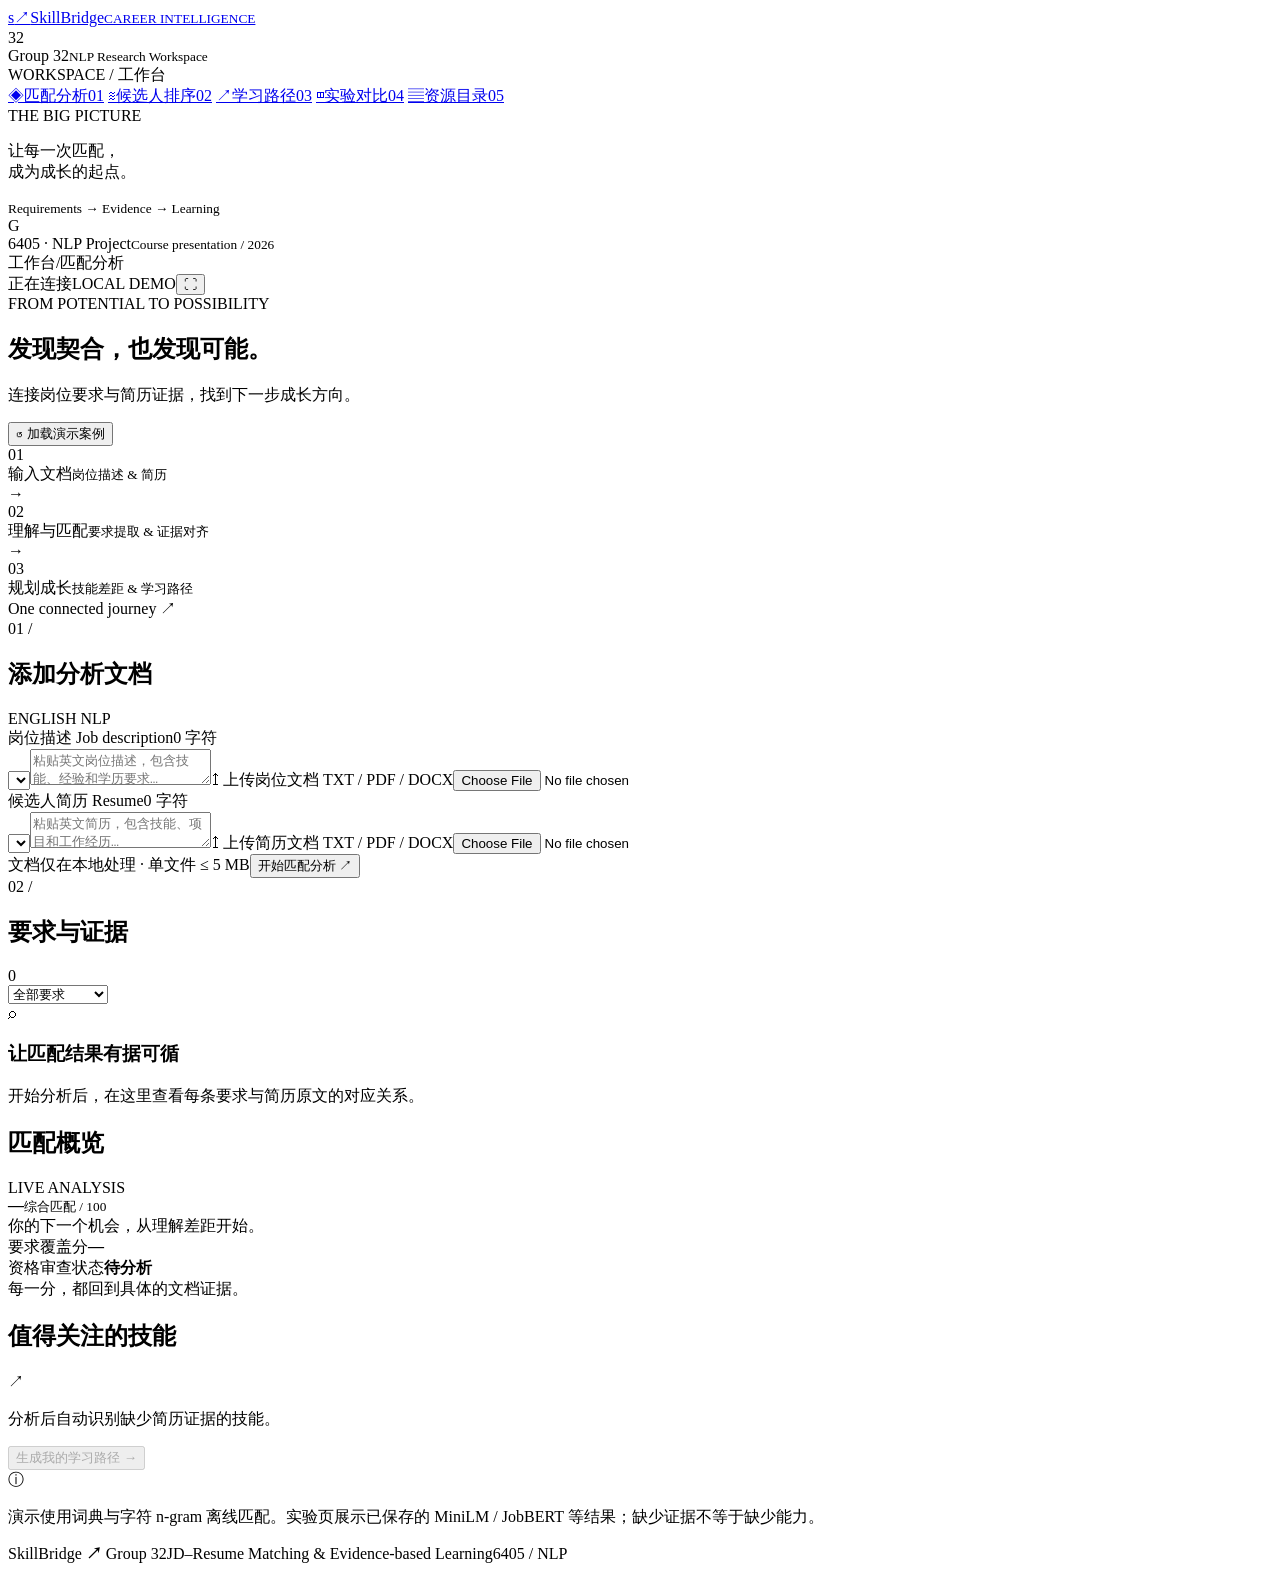
==== frontend/index.html @ 92df4c37 "完成全部模块的前端" ====
<!doctype html>
<html lang="zh-CN">
<head><meta charset="utf-8"><meta name="viewport" content="width=device-width,initial-scale=1"><title>SkillBridge · 从匹配到成长</title><link rel="stylesheet" href="/style.css"></head>
<body>
<aside class="sidebar">
  <a class="brand" href="#match"><span class="brand-icon">s<span>↗</span></span><span>SkillBridge<small>CAREER INTELLIGENCE</small></span></a>
  <div class="workspace"><span class="workspace-icon">32</span><div>Group 32<small>NLP Research Workspace</small></div><span class="workspace-dot"></span></div>
  <div class="nav-label">WORKSPACE / 工作台</div>
  <nav aria-label="主导航">
    <a href="#match" data-view="match"><span>◈</span>匹配分析<span class="nav-index">01</span></a>
    <a href="#ranking" data-view="ranking"><span>≋</span>候选人排序<span class="nav-index">02</span></a>
    <a href="#learning" data-view="learning"><span>↗</span>学习路径<span class="nav-index">03</span></a>
    <a href="#experiments" data-view="experiments"><span>◫</span>实验对比<span class="nav-index">04</span></a>
    <a href="#catalog" data-view="catalog"><span>▤</span>资源目录<span class="nav-index">05</span></a>
  </nav>
  <div class="sidebar-note"><span class="eyebrow">THE BIG PICTURE</span><p>让每一次匹配，<br>成为成长的起点。</p><div class="mini-path"><i></i><b></b><i></i><b></b><i></i></div><small>Requirements → Evidence → Learning</small></div>
  <div class="sidebar-footer"><span class="avatar">G</span><div>6405 · NLP Project<small>Course presentation / 2026</small></div></div>
</aside>
<div class="shell">
<header class="topbar"><div><span class="muted">工作台</span><span class="slash">/</span><span id="breadcrumb">匹配分析</span></div><div class="top-right"><span id="connection" class="status"><i></i>正在连接</span><span class="top-tag">LOCAL DEMO</span><button id="presentation" class="icon-button" title="切换全屏演示" aria-label="切换全屏演示">⛶</button></div></header>
<main>
  <div id="offline-notice" class="context-note" hidden><span>ⓘ</span><p>离线案例演示 · 内置文档的结果由 Python 流水线预先计算。可切换案例、排序和查看学习路径；自定义文档及参数请使用 Start-Showcase.cmd 启动实时版本。</p></div>
  <section class="page" id="view-match">
    <div class="page-heading"><div><div class="eyebrow">FROM POTENTIAL TO POSSIBILITY</div><h1>发现契合，也发现可能<span class="green">。</span></h1><p>连接岗位要求与简历证据，找到下一步成长方向。</p></div><button class="button secondary" id="load-example">↺ 加载演示案例</button></div>
    <div class="workflow-strip"><div class="current"><span>01</span><div>输入文档<small>岗位描述 & 简历</small></div></div><b>→</b><div><span>02</span><div>理解与匹配<small>要求提取 & 证据对齐</small></div></div><b>→</b><div><span>03</span><div>规划成长<small>技能差距 & 学习路径</small></div></div><span class="strip-end">One connected journey ↗</span></div>
    <div class="match-layout"><div>
      <article class="card documents"><div class="card-heading"><div><span class="section-number">01 /</span><h2>添加分析文档</h2></div><span class="tag">ENGLISH NLP</span></div>
        <div class="document-grid">
          <div class="document"><div class="field-heading"><label for="jd">岗位描述 <span>Job description</span></label><span class="file-label" id="jd-count">0 字符</span></div><select id="job-example" aria-label="选择示例岗位"></select><textarea id="jd" maxlength="40000" placeholder="粘贴英文岗位描述，包含技能、经验和学历要求…"></textarea><label class="upload">↥ 上传岗位文档 <span>TXT / PDF / DOCX</span><input type="file" id="jd-file" accept=".txt,.pdf,.docx"></label></div>
          <div class="document"><div class="field-heading"><label for="resume">候选人简历 <span>Resume</span></label><span class="file-label" id="resume-count">0 字符</span></div><select id="resume-example" aria-label="选择示例简历"></select><textarea id="resume" maxlength="40000" placeholder="粘贴英文简历，包含技能、项目和工作经历…"></textarea><label class="upload">↥ 上传简历文档 <span>TXT / PDF / DOCX</span><input type="file" id="resume-file" accept=".txt,.pdf,.docx"></label></div>
        </div><div class="document-footer"><span><i class="small-dot"></i>文档仅在本地处理 · 单文件 ≤ 5 MB</span><button class="button primary" id="analyze">开始匹配分析 <span>↗</span></button></div>
      </article>
      <article class="card evidence-card"><div class="card-heading"><div><span class="section-number">02 /</span><h2>要求与证据</h2><span class="count-badge" id="evidence-count">0</span></div><select id="evidence-filter" aria-label="筛选匹配证据"><option value="all">全部要求</option><option value="gap">缺少证据</option><option value="strong">充分匹配 ≥70</option></select></div><div id="evidence" class="empty"><span class="empty-symbol">⌕</span><h3>让匹配结果有据可循</h3><p>开始分析后，在这里查看每条要求与简历原文的对应关系。</p></div></article>
    </div><div class="result-column">
      <article class="score-card"><div class="card-heading"><h2>匹配概览</h2><span class="light-tag">LIVE ANALYSIS</span></div><div id="score-ring" class="score-ring"><div><strong id="match-score">—</strong><small>综合匹配 / 100</small></div></div><div id="score-description" class="score-description">你的下一个机会，从理解差距开始。</div><div class="score-metrics"><div><span>要求覆盖分</span><b id="coverage-score">—</b></div><div><span>资格审查状态</span><b id="eligibility">待分析</b></div></div><div class="score-foot">每一分，都回到具体的文档证据。</div></article>
      <article class="card gap-card"><div class="card-heading"><h2>值得关注的技能</h2><span>↗</span></div><div id="skill-gaps"><p class="muted">分析后自动识别缺少简历证据的技能。</p></div><button class="button secondary full" id="bridge-learning" disabled>生成我的学习路径 →</button></article>
      <div class="context-note"><span>ⓘ</span><p>演示使用词典与字符 n-gram 离线匹配。实验页展示已保存的 MiniLM / JobBERT 等结果；缺少证据不等于缺少能力。</p></div>
    </div></div>
  </section>
  <section class="page" id="view-ranking" hidden><div class="page-heading"><div><div class="eyebrow">A CLEARER SHORTLIST</div><h1>让候选人比较更清晰<span class="green">。</span></h1><p>同一岗位，统一尺度。点击排名查看每位候选人的具体证据。</p></div></div><div class="two-columns"><article class="card padded"><h2>目标岗位</h2><p class="muted">使用匹配分析页中的岗位描述。</p><textarea id="rank-jd" maxlength="40000" rows="12" aria-label="排序用岗位描述"></textarea><h2>候选简历 <span class="tag">最多 12 份</span></h2><div id="candidate-checks"></div><label class="upload">↥ 添加自己的简历<input type="file" id="rank-files" accept=".txt,.pdf,.docx" multiple></label><button class="button primary full" id="rank-button">开始候选人排序 ↗</button><p class="caption">内置简历均为合成示例，仅用于功能演示。</p></article><article class="card padded"><div class="card-heading"><h2>候选人排名</h2><span class="tag">HYBRID SCORE</span></div><div id="ranking-results" class="empty"><span class="empty-symbol">≋</span><h3>比较，从同一份岗位描述开始</h3><p>选择候选人后运行排序。</p></div></article></div></section>
  <section class="page" id="view-learning" hidden><div class="page-heading"><div><div class="eyebrow">TURN GAPS INTO A PLAN</div><h1>把技能差距，变成下一步<span class="green">。</span></h1><p>有来源、有依据的学习资源，按覆盖增益与先修关系组织。</p></div><button class="button secondary" id="export-plan" disabled>↓ 导出学习报告</button></div><div class="learning-layout"><article class="card padded"><h2>学习目标</h2><p class="caption">每行一个技能，可加 | REQUIRED 或 | PREFERRED。</p><label for="gaps">待补充的技能</label><textarea id="gaps" rows="7">SQL | REQUIRED
Docker | REQUIRED
FastAPI | PREFERRED</textarea><label for="known">已掌握技能（逗号分隔）</label><input id="known" value="Python"><label for="method">检索方法</label><select id="method"><option value="hybrid">Hybrid · BM25 + TF-IDF / RRF</option><option value="bm25">BM25</option><option value="tfidf">TF-IDF</option></select><div class="two-fields"><div><label for="top-k">最多学习单元</label><input id="top-k" type="number" min="1" max="12" value="5"></div><div><label for="budget">时间预算（小时）</label><input id="budget" type="number" min="1" placeholder="不限"></div></div><label class="check-line"><input id="optimize" type="checkbox" checked>优化覆盖率与资源冗余</label><button class="button primary full" id="recommend">生成学习路径 ↗</button><button class="button secondary full" id="compare">比较四种推荐策略</button><p class="caption">未标注时长的资源不会纳入限时方案。覆盖率指主题覆盖，不代表能力掌握。</p></article><div><div id="learning-stats" class="stat-grid"></div><div id="learning-results" class="card empty"><span class="empty-symbol">↗</span><h3>成长不必从零开始</h3><p>从匹配结果导入差距，或手动输入学习目标。</p></div><div id="comparison"></div></div></div></section>
  <section class="page" id="view-experiments" hidden><div class="page-heading"><div><div class="eyebrow">RESEARCH, MADE VISIBLE</div><h1>每一次改进，都有实验支撑<span class="green">。</span></h1><p>从项目 CSV 直接读取结果，保留数据来源、指标与评估边界。</p></div><span class="tag">SAVED EXPERIMENTS</span></div><div class="experiment-tabs" id="experiment-tabs"><button data-exp="skills" class="active">技能抽取</button><button data-exp="classification">需求分类</button><button data-exp="matching">匹配方法</button><button data-exp="ablation">消融实验</button></div><article class="card padded"><div id="experiment-heading"></div><div id="experiment-chart"></div><div id="experiment-table" class="table-scroll"></div></article><div class="context-note"><span>ⓘ</span><p>各面板使用不同基准与指标，不能横向比较。分类标签来自单一 LLM 标注者；TalentCLEF dev 仅 10 个查询。当前页面读取已有结果，不重新训练模型。</p></div></section>
  <section class="page" id="view-catalog" hidden><div class="page-heading"><div><div class="eyebrow">GOOD SOURCES. REAL PROGRESS.</div><h1>把时间，花在可靠的资源上<span class="green">。</span></h1><p>经过整理的官方教程与文档，保留主题映射和来源片段。</p></div><span id="catalog-count" class="tag"></span></div><div class="catalog-toolbar"><input id="catalog-search" type="search" placeholder="搜索技能、资源名称或提供方…" aria-label="搜索资源"><span class="caption">Curated starter catalog · 非研究评测基准</span></div><div id="catalog-grid" class="catalog-grid"></div></section>
  <footer class="page-footer"><span>SkillBridge <b>↗</b> Group 32</span><span>JD–Resume Matching & Evidence-based Learning</span><span>6405 / NLP</span></footer>
</main></div><div id="toast" role="status" aria-live="polite" hidden></div>
<script src="/app.js" defer></script>
</body></html>
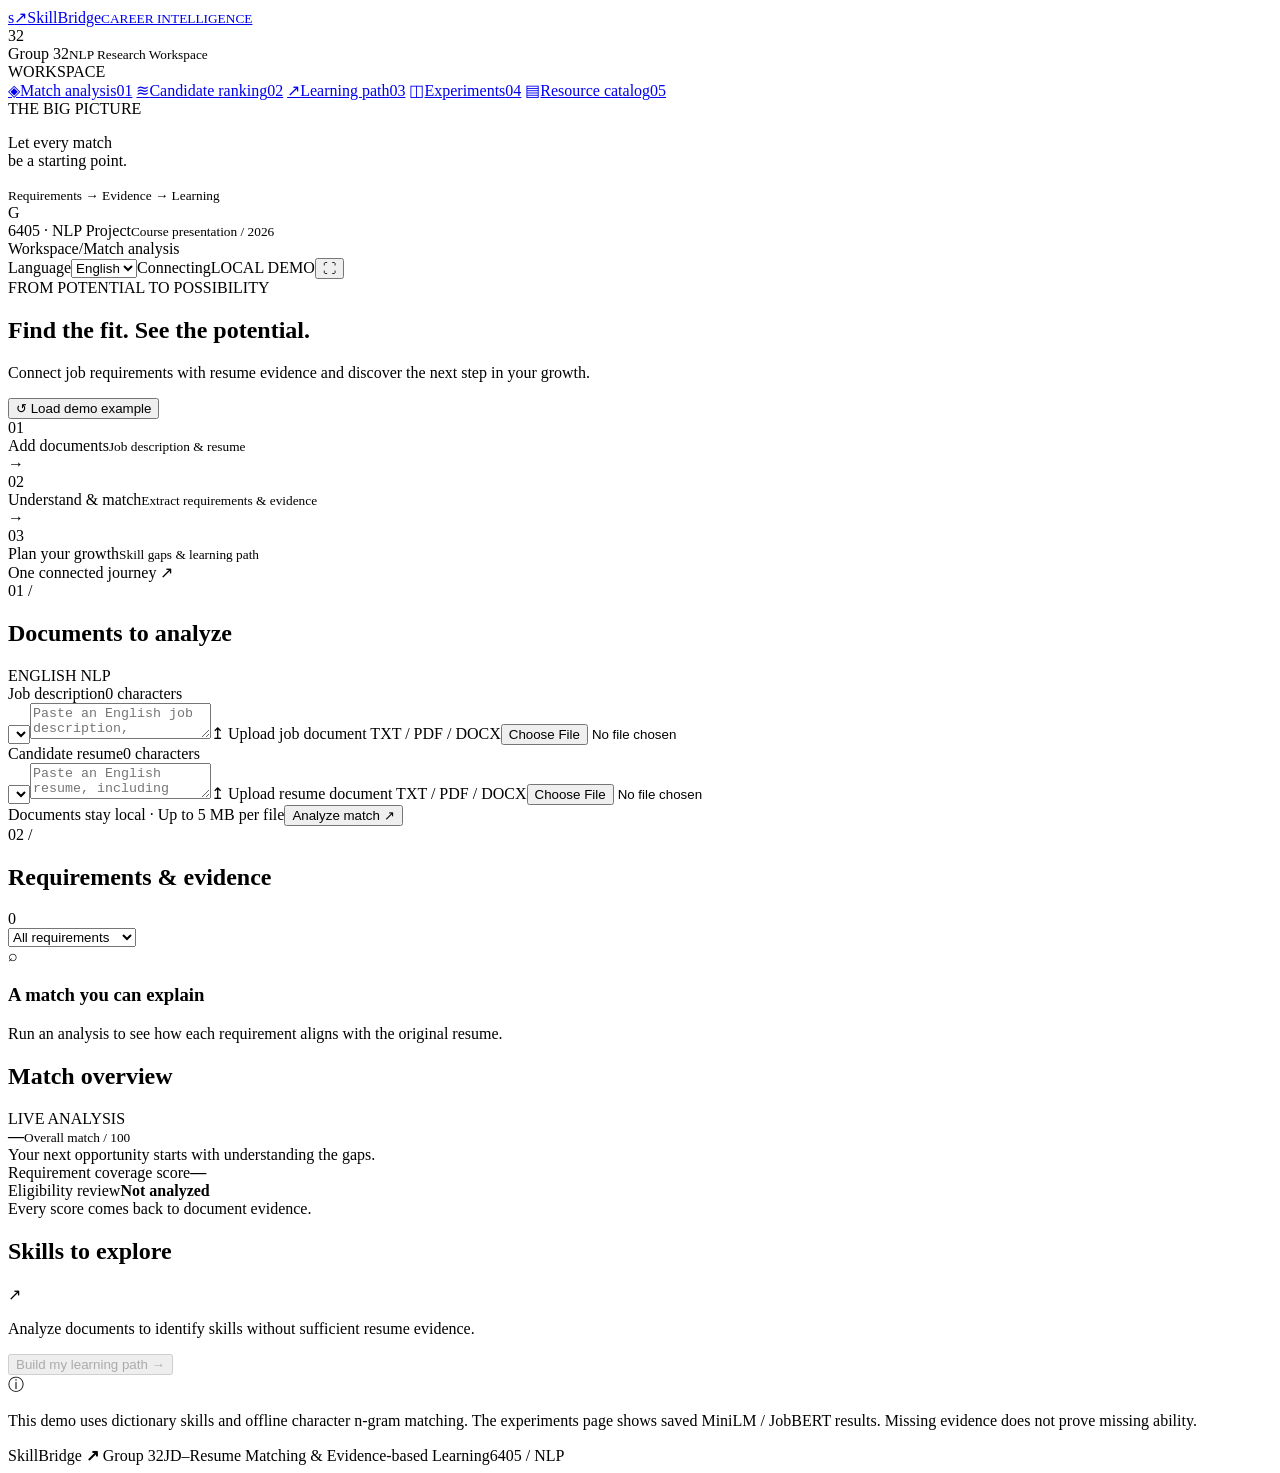
==== commit a1f77940: "加入英文版本" ====
--- a/frontend/index.html
+++ b/frontend/index.html
@@ -1,49 +1,51 @@
 <!doctype html>
-<html lang="zh-CN">
-<head><meta charset="utf-8"><meta name="viewport" content="width=device-width,initial-scale=1"><title>SkillBridge · 从匹配到成长</title><link rel="stylesheet" href="/style.css"></head>
+<html lang="en">
+<head><meta charset="utf-8"><meta name="viewport" content="width=device-width,initial-scale=1"><title>SkillBridge · From matching to growth</title><link rel="stylesheet" href="/style.css"></head>
 <body>
 <aside class="sidebar">
   <a class="brand" href="#match"><span class="brand-icon">s<span>↗</span></span><span>SkillBridge<small>CAREER INTELLIGENCE</small></span></a>
   <div class="workspace"><span class="workspace-icon">32</span><div>Group 32<small>NLP Research Workspace</small></div><span class="workspace-dot"></span></div>
-  <div class="nav-label">WORKSPACE / 工作台</div>
-  <nav aria-label="主导航">
-    <a href="#match" data-view="match"><span>◈</span>匹配分析<span class="nav-index">01</span></a>
-    <a href="#ranking" data-view="ranking"><span>≋</span>候选人排序<span class="nav-index">02</span></a>
-    <a href="#learning" data-view="learning"><span>↗</span>学习路径<span class="nav-index">03</span></a>
-    <a href="#experiments" data-view="experiments"><span>◫</span>实验对比<span class="nav-index">04</span></a>
-    <a href="#catalog" data-view="catalog"><span>▤</span>资源目录<span class="nav-index">05</span></a>
+  <div class="nav-label">WORKSPACE</div>
+  <nav aria-label="Main navigation">
+    <a href="#match" data-view="match"><span>◈</span>Match analysis<span class="nav-index">01</span></a>
+    <a href="#ranking" data-view="ranking"><span>≋</span>Candidate ranking<span class="nav-index">02</span></a>
+    <a href="#learning" data-view="learning"><span>↗</span>Learning path<span class="nav-index">03</span></a>
+    <a href="#experiments" data-view="experiments"><span>◫</span>Experiments<span class="nav-index">04</span></a>
+    <a href="#catalog" data-view="catalog"><span>▤</span>Resource catalog<span class="nav-index">05</span></a>
   </nav>
-  <div class="sidebar-note"><span class="eyebrow">THE BIG PICTURE</span><p>让每一次匹配，<br>成为成长的起点。</p><div class="mini-path"><i></i><b></b><i></i><b></b><i></i></div><small>Requirements → Evidence → Learning</small></div>
+  <div class="sidebar-note"><span class="eyebrow">THE BIG PICTURE</span><p>Let every match<br>be a starting point.</p><div class="mini-path"><i></i><b></b><i></i><b></b><i></i></div><small>Requirements → Evidence → Learning</small></div>
   <div class="sidebar-footer"><span class="avatar">G</span><div>6405 · NLP Project<small>Course presentation / 2026</small></div></div>
 </aside>
 <div class="shell">
-<header class="topbar"><div><span class="muted">工作台</span><span class="slash">/</span><span id="breadcrumb">匹配分析</span></div><div class="top-right"><span id="connection" class="status"><i></i>正在连接</span><span class="top-tag">LOCAL DEMO</span><button id="presentation" class="icon-button" title="切换全屏演示" aria-label="切换全屏演示">⛶</button></div></header>
+<header class="topbar"><div><span class="muted">Workspace</span><span class="slash">/</span><span id="breadcrumb">Match analysis</span></div><div class="top-right"><label class="language-control"><span>Language</span><select id="display-language" aria-label="Display language"><option value="en" data-i18n-ignore>English</option><option value="zh" data-i18n-ignore>中文</option></select></label><span id="connection" class="status"><i></i>Connecting</span><span class="top-tag">LOCAL DEMO</span><button id="presentation" class="icon-button" title="Toggle presentation fullscreen" aria-label="Toggle presentation fullscreen">⛶</button></div></header>
 <main>
-  <div id="offline-notice" class="context-note" hidden><span>ⓘ</span><p>离线案例演示 · 内置文档的结果由 Python 流水线预先计算。可切换案例、排序和查看学习路径；自定义文档及参数请使用 Start-Showcase.cmd 启动实时版本。</p></div>
+  <div id="offline-notice" class="context-note" hidden><span>ⓘ</span><p>Offline demo · Results for the built-in documents were computed in advance by the Python pipeline. Switch examples, rank candidates and explore learning paths. Run Start-Showcase.cmd for custom documents and options.</p></div>
   <section class="page" id="view-match">
-    <div class="page-heading"><div><div class="eyebrow">FROM POTENTIAL TO POSSIBILITY</div><h1>发现契合，也发现可能<span class="green">。</span></h1><p>连接岗位要求与简历证据，找到下一步成长方向。</p></div><button class="button secondary" id="load-example">↺ 加载演示案例</button></div>
-    <div class="workflow-strip"><div class="current"><span>01</span><div>输入文档<small>岗位描述 & 简历</small></div></div><b>→</b><div><span>02</span><div>理解与匹配<small>要求提取 & 证据对齐</small></div></div><b>→</b><div><span>03</span><div>规划成长<small>技能差距 & 学习路径</small></div></div><span class="strip-end">One connected journey ↗</span></div>
+    <div class="page-heading"><div><div class="eyebrow">FROM POTENTIAL TO POSSIBILITY</div><h1>Find the fit. See the potential<span class="green">.</span></h1><p>Connect job requirements with resume evidence and discover the next step in your growth.</p></div><button class="button secondary" id="load-example">↺ Load demo example</button></div>
+    <div class="workflow-strip"><div class="current"><span>01</span><div>Add documents<small>Job description & resume</small></div></div><b>→</b><div><span>02</span><div>Understand & match<small>Extract requirements & evidence</small></div></div><b>→</b><div><span>03</span><div>Plan your growth<small>Skill gaps & learning path</small></div></div><span class="strip-end">One connected journey ↗</span></div>
     <div class="match-layout"><div>
-      <article class="card documents"><div class="card-heading"><div><span class="section-number">01 /</span><h2>添加分析文档</h2></div><span class="tag">ENGLISH NLP</span></div>
+      <article class="card documents"><div class="card-heading"><div><span class="section-number">01 /</span><h2>Documents to analyze</h2></div><span class="tag">ENGLISH NLP</span></div>
         <div class="document-grid">
-          <div class="document"><div class="field-heading"><label for="jd">岗位描述 <span>Job description</span></label><span class="file-label" id="jd-count">0 字符</span></div><select id="job-example" aria-label="选择示例岗位"></select><textarea id="jd" maxlength="40000" placeholder="粘贴英文岗位描述，包含技能、经验和学历要求…"></textarea><label class="upload">↥ 上传岗位文档 <span>TXT / PDF / DOCX</span><input type="file" id="jd-file" accept=".txt,.pdf,.docx"></label></div>
-          <div class="document"><div class="field-heading"><label for="resume">候选人简历 <span>Resume</span></label><span class="file-label" id="resume-count">0 字符</span></div><select id="resume-example" aria-label="选择示例简历"></select><textarea id="resume" maxlength="40000" placeholder="粘贴英文简历，包含技能、项目和工作经历…"></textarea><label class="upload">↥ 上传简历文档 <span>TXT / PDF / DOCX</span><input type="file" id="resume-file" accept=".txt,.pdf,.docx"></label></div>
-        </div><div class="document-footer"><span><i class="small-dot"></i>文档仅在本地处理 · 单文件 ≤ 5 MB</span><button class="button primary" id="analyze">开始匹配分析 <span>↗</span></button></div>
+          <div class="document"><div class="field-heading"><label for="jd">Job description</label><span class="file-label" id="jd-count">0 characters</span></div><select id="job-example" aria-label="Choose an example job"></select><textarea id="jd" maxlength="40000" placeholder="Paste an English job description, including skills, experience and education requirements…"></textarea><label class="upload">↥ Upload job document <span>TXT / PDF / DOCX</span><input type="file" id="jd-file" accept=".txt,.pdf,.docx"></label></div>
+          <div class="document"><div class="field-heading"><label for="resume">Candidate resume</label><span class="file-label" id="resume-count">0 characters</span></div><select id="resume-example" aria-label="Choose an example resume"></select><textarea id="resume" maxlength="40000" placeholder="Paste an English resume, including skills, projects and work experience…"></textarea><label class="upload">↥ Upload resume document <span>TXT / PDF / DOCX</span><input type="file" id="resume-file" accept=".txt,.pdf,.docx"></label></div>
+        </div><div class="document-footer"><span><i class="small-dot"></i>Documents stay local · Up to 5 MB per file</span><button class="button primary" id="analyze">Analyze match <span>↗</span></button></div>
       </article>
-      <article class="card evidence-card"><div class="card-heading"><div><span class="section-number">02 /</span><h2>要求与证据</h2><span class="count-badge" id="evidence-count">0</span></div><select id="evidence-filter" aria-label="筛选匹配证据"><option value="all">全部要求</option><option value="gap">缺少证据</option><option value="strong">充分匹配 ≥70</option></select></div><div id="evidence" class="empty"><span class="empty-symbol">⌕</span><h3>让匹配结果有据可循</h3><p>开始分析后，在这里查看每条要求与简历原文的对应关系。</p></div></article>
+      <article class="card evidence-card"><div class="card-heading"><div><span class="section-number">02 /</span><h2>Requirements & evidence</h2><span class="count-badge" id="evidence-count">0</span></div><select id="evidence-filter" aria-label="Filter matching evidence"><option value="all">All requirements</option><option value="gap">Missing evidence</option><option value="strong">Strong match ≥70</option></select></div><div id="evidence" class="empty"><span class="empty-symbol">⌕</span><h3>A match you can explain</h3><p>Run an analysis to see how each requirement aligns with the original resume.</p></div></article>
     </div><div class="result-column">
-      <article class="score-card"><div class="card-heading"><h2>匹配概览</h2><span class="light-tag">LIVE ANALYSIS</span></div><div id="score-ring" class="score-ring"><div><strong id="match-score">—</strong><small>综合匹配 / 100</small></div></div><div id="score-description" class="score-description">你的下一个机会，从理解差距开始。</div><div class="score-metrics"><div><span>要求覆盖分</span><b id="coverage-score">—</b></div><div><span>资格审查状态</span><b id="eligibility">待分析</b></div></div><div class="score-foot">每一分，都回到具体的文档证据。</div></article>
-      <article class="card gap-card"><div class="card-heading"><h2>值得关注的技能</h2><span>↗</span></div><div id="skill-gaps"><p class="muted">分析后自动识别缺少简历证据的技能。</p></div><button class="button secondary full" id="bridge-learning" disabled>生成我的学习路径 →</button></article>
-      <div class="context-note"><span>ⓘ</span><p>演示使用词典与字符 n-gram 离线匹配。实验页展示已保存的 MiniLM / JobBERT 等结果；缺少证据不等于缺少能力。</p></div>
+      <article class="score-card"><div class="card-heading"><h2>Match overview</h2><span class="light-tag">LIVE ANALYSIS</span></div><div id="score-ring" class="score-ring"><div><strong id="match-score">—</strong><small>Overall match / 100</small></div></div><div id="score-description" class="score-description">Your next opportunity starts with understanding the gaps.</div><div class="score-metrics"><div><span>Requirement coverage score</span><b id="coverage-score">—</b></div><div><span>Eligibility review</span><b id="eligibility">Not analyzed</b></div></div><div class="score-foot">Every score comes back to document evidence.</div></article>
+      <article class="card gap-card"><div class="card-heading"><h2>Skills to explore</h2><span>↗</span></div><div id="skill-gaps"><p class="muted">Analyze documents to identify skills without sufficient resume evidence.</p></div><button class="button secondary full" id="bridge-learning" disabled>Build my learning path →</button></article>
+      <div class="context-note"><span>ⓘ</span><p>This demo uses dictionary skills and offline character n-gram matching. The experiments page shows saved MiniLM / JobBERT results. Missing evidence does not prove missing ability.</p></div>
     </div></div>
   </section>
-  <section class="page" id="view-ranking" hidden><div class="page-heading"><div><div class="eyebrow">A CLEARER SHORTLIST</div><h1>让候选人比较更清晰<span class="green">。</span></h1><p>同一岗位，统一尺度。点击排名查看每位候选人的具体证据。</p></div></div><div class="two-columns"><article class="card padded"><h2>目标岗位</h2><p class="muted">使用匹配分析页中的岗位描述。</p><textarea id="rank-jd" maxlength="40000" rows="12" aria-label="排序用岗位描述"></textarea><h2>候选简历 <span class="tag">最多 12 份</span></h2><div id="candidate-checks"></div><label class="upload">↥ 添加自己的简历<input type="file" id="rank-files" accept=".txt,.pdf,.docx" multiple></label><button class="button primary full" id="rank-button">开始候选人排序 ↗</button><p class="caption">内置简历均为合成示例，仅用于功能演示。</p></article><article class="card padded"><div class="card-heading"><h2>候选人排名</h2><span class="tag">HYBRID SCORE</span></div><div id="ranking-results" class="empty"><span class="empty-symbol">≋</span><h3>比较，从同一份岗位描述开始</h3><p>选择候选人后运行排序。</p></div></article></div></section>
-  <section class="page" id="view-learning" hidden><div class="page-heading"><div><div class="eyebrow">TURN GAPS INTO A PLAN</div><h1>把技能差距，变成下一步<span class="green">。</span></h1><p>有来源、有依据的学习资源，按覆盖增益与先修关系组织。</p></div><button class="button secondary" id="export-plan" disabled>↓ 导出学习报告</button></div><div class="learning-layout"><article class="card padded"><h2>学习目标</h2><p class="caption">每行一个技能，可加 | REQUIRED 或 | PREFERRED。</p><label for="gaps">待补充的技能</label><textarea id="gaps" rows="7">SQL | REQUIRED
+  <section class="page" id="view-ranking" hidden><div class="page-heading"><div><div class="eyebrow">A CLEARER SHORTLIST</div><h1>A clearer view of every candidate<span class="green">.</span></h1><p>One job, one scoring approach. Select a ranked candidate to inspect the supporting evidence.</p></div></div><div class="two-columns"><article class="card padded"><h2>Target job</h2><p class="muted">Uses the job description from Match analysis.</p><textarea id="rank-jd" maxlength="40000" rows="12" aria-label="Job description for ranking"></textarea><h2>Candidate resumes <span class="tag">Up to 12 resumes</span></h2><div id="candidate-checks"></div><label class="upload">↥ Add your own resumes<input type="file" id="rank-files" accept=".txt,.pdf,.docx" multiple></label><button class="button primary full" id="rank-button">Rank candidates ↗</button><p class="caption">Built-in resumes are synthetic examples for demonstration only.</p></article><article class="card padded"><div class="card-heading"><h2>Ranked candidates</h2><span class="tag">HYBRID SCORE</span></div><div id="ranking-results" class="empty"><span class="empty-symbol">≋</span><h3>Start with the same job description</h3><p>Select candidates, then run the ranking.</p></div></article></div></section>
+  <section class="page" id="view-learning" hidden><div class="page-heading"><div><div class="eyebrow">TURN GAPS INTO A PLAN</div><h1>Turn your skill gaps into next steps<span class="green">.</span></h1><p>Traceable learning resources, organized by coverage gain and prerequisites.</p></div><button class="button secondary" id="export-plan" disabled>↓ Export learning report</button></div><div class="learning-layout"><article class="card padded"><h2>Learning goals</h2><p class="caption">One skill per line. Optionally add | REQUIRED or | PREFERRED.</p><label for="gaps">Skills to develop</label><textarea id="gaps" rows="7">SQL | REQUIRED
 Docker | REQUIRED
-FastAPI | PREFERRED</textarea><label for="known">已掌握技能（逗号分隔）</label><input id="known" value="Python"><label for="method">检索方法</label><select id="method"><option value="hybrid">Hybrid · BM25 + TF-IDF / RRF</option><option value="bm25">BM25</option><option value="tfidf">TF-IDF</option></select><div class="two-fields"><div><label for="top-k">最多学习单元</label><input id="top-k" type="number" min="1" max="12" value="5"></div><div><label for="budget">时间预算（小时）</label><input id="budget" type="number" min="1" placeholder="不限"></div></div><label class="check-line"><input id="optimize" type="checkbox" checked>优化覆盖率与资源冗余</label><button class="button primary full" id="recommend">生成学习路径 ↗</button><button class="button secondary full" id="compare">比较四种推荐策略</button><p class="caption">未标注时长的资源不会纳入限时方案。覆盖率指主题覆盖，不代表能力掌握。</p></article><div><div id="learning-stats" class="stat-grid"></div><div id="learning-results" class="card empty"><span class="empty-symbol">↗</span><h3>成长不必从零开始</h3><p>从匹配结果导入差距，或手动输入学习目标。</p></div><div id="comparison"></div></div></div></section>
-  <section class="page" id="view-experiments" hidden><div class="page-heading"><div><div class="eyebrow">RESEARCH, MADE VISIBLE</div><h1>每一次改进，都有实验支撑<span class="green">。</span></h1><p>从项目 CSV 直接读取结果，保留数据来源、指标与评估边界。</p></div><span class="tag">SAVED EXPERIMENTS</span></div><div class="experiment-tabs" id="experiment-tabs"><button data-exp="skills" class="active">技能抽取</button><button data-exp="classification">需求分类</button><button data-exp="matching">匹配方法</button><button data-exp="ablation">消融实验</button></div><article class="card padded"><div id="experiment-heading"></div><div id="experiment-chart"></div><div id="experiment-table" class="table-scroll"></div></article><div class="context-note"><span>ⓘ</span><p>各面板使用不同基准与指标，不能横向比较。分类标签来自单一 LLM 标注者；TalentCLEF dev 仅 10 个查询。当前页面读取已有结果，不重新训练模型。</p></div></section>
-  <section class="page" id="view-catalog" hidden><div class="page-heading"><div><div class="eyebrow">GOOD SOURCES. REAL PROGRESS.</div><h1>把时间，花在可靠的资源上<span class="green">。</span></h1><p>经过整理的官方教程与文档，保留主题映射和来源片段。</p></div><span id="catalog-count" class="tag"></span></div><div class="catalog-toolbar"><input id="catalog-search" type="search" placeholder="搜索技能、资源名称或提供方…" aria-label="搜索资源"><span class="caption">Curated starter catalog · 非研究评测基准</span></div><div id="catalog-grid" class="catalog-grid"></div></section>
+FastAPI | PREFERRED</textarea><label for="known">Known skills (comma-separated)</label><input id="known" value="Python"><label for="method">Retrieval method</label><select id="method"><option value="hybrid">Hybrid · BM25 + TF-IDF / RRF</option><option value="bm25">BM25</option><option value="tfidf">TF-IDF</option></select><div class="two-fields"><div><label for="top-k">Maximum learning units</label><input id="top-k" type="number" min="1" max="12" value="5"></div><div><label for="budget">Time budget (hours)</label><input id="budget" type="number" min="1" placeholder="No limit"></div></div><label class="check-line"><input id="optimize" type="checkbox" checked>Optimize coverage and reduce redundancy</label><button class="button primary full" id="recommend">Build learning path ↗</button><button class="button secondary full" id="compare">Compare four strategies</button><p class="caption">Resources with unknown duration are excluded from time-limited plans. Coverage means topic coverage, not skill mastery.</p></article><div><div id="learning-stats" class="stat-grid"></div><div id="learning-results" class="card empty"><span class="empty-symbol">↗</span><h3>You do not have to start from zero</h3><p>Import gaps from a match, or enter your own learning goals.</p></div><div id="comparison"></div></div></div></section>
+  <section class="page" id="view-experiments" hidden><div class="page-heading"><div><div class="eyebrow">RESEARCH, MADE VISIBLE</div><h1>Every improvement has evidence<span class="green">.</span></h1><p>Read results directly from project CSV files, with sources, metrics and evaluation limits.</p></div><span class="tag">SAVED EXPERIMENTS</span></div><div class="experiment-tabs" id="experiment-tabs"><button data-exp="skills" class="active">Skill extraction</button><button data-exp="classification">Requirement classification</button><button data-exp="matching">Matching methods</button><button data-exp="ablation">Ablation study</button></div><article class="card padded"><div id="experiment-heading"></div><div id="experiment-chart"></div><div id="experiment-table" class="table-scroll"></div></article><div class="context-note"><span>ⓘ</span><p>Panels use different benchmarks and metrics and cannot be compared directly. Classification labels come from one LLM annotator; TalentCLEF dev has only 10 queries. This page reads saved results without retraining.</p></div></section>
+  <section class="page" id="view-catalog" hidden><div class="page-heading"><div><div class="eyebrow">GOOD SOURCES. REAL PROGRESS.</div><h1>Spend your time on reliable resources<span class="green">.</span></h1><p>Curated official tutorials and documentation, with topic mappings and source excerpts.</p></div><span id="catalog-count" class="tag"></span></div><div class="catalog-toolbar"><input id="catalog-search" type="search" placeholder="Search skills, resources or providers…" aria-label="Search resources"><span class="caption">Curated starter catalog · Not a research benchmark</span></div><div id="catalog-grid" class="catalog-grid"></div></section>
   <footer class="page-footer"><span>SkillBridge <b>↗</b> Group 32</span><span>JD–Resume Matching & Evidence-based Learning</span><span>6405 / NLP</span></footer>
 </main></div><div id="toast" role="status" aria-live="polite" hidden></div>
+<script src="/locales.js" defer></script>
+<script src="/i18n.js" defer></script>
 <script src="/app.js" defer></script>
 </body></html>
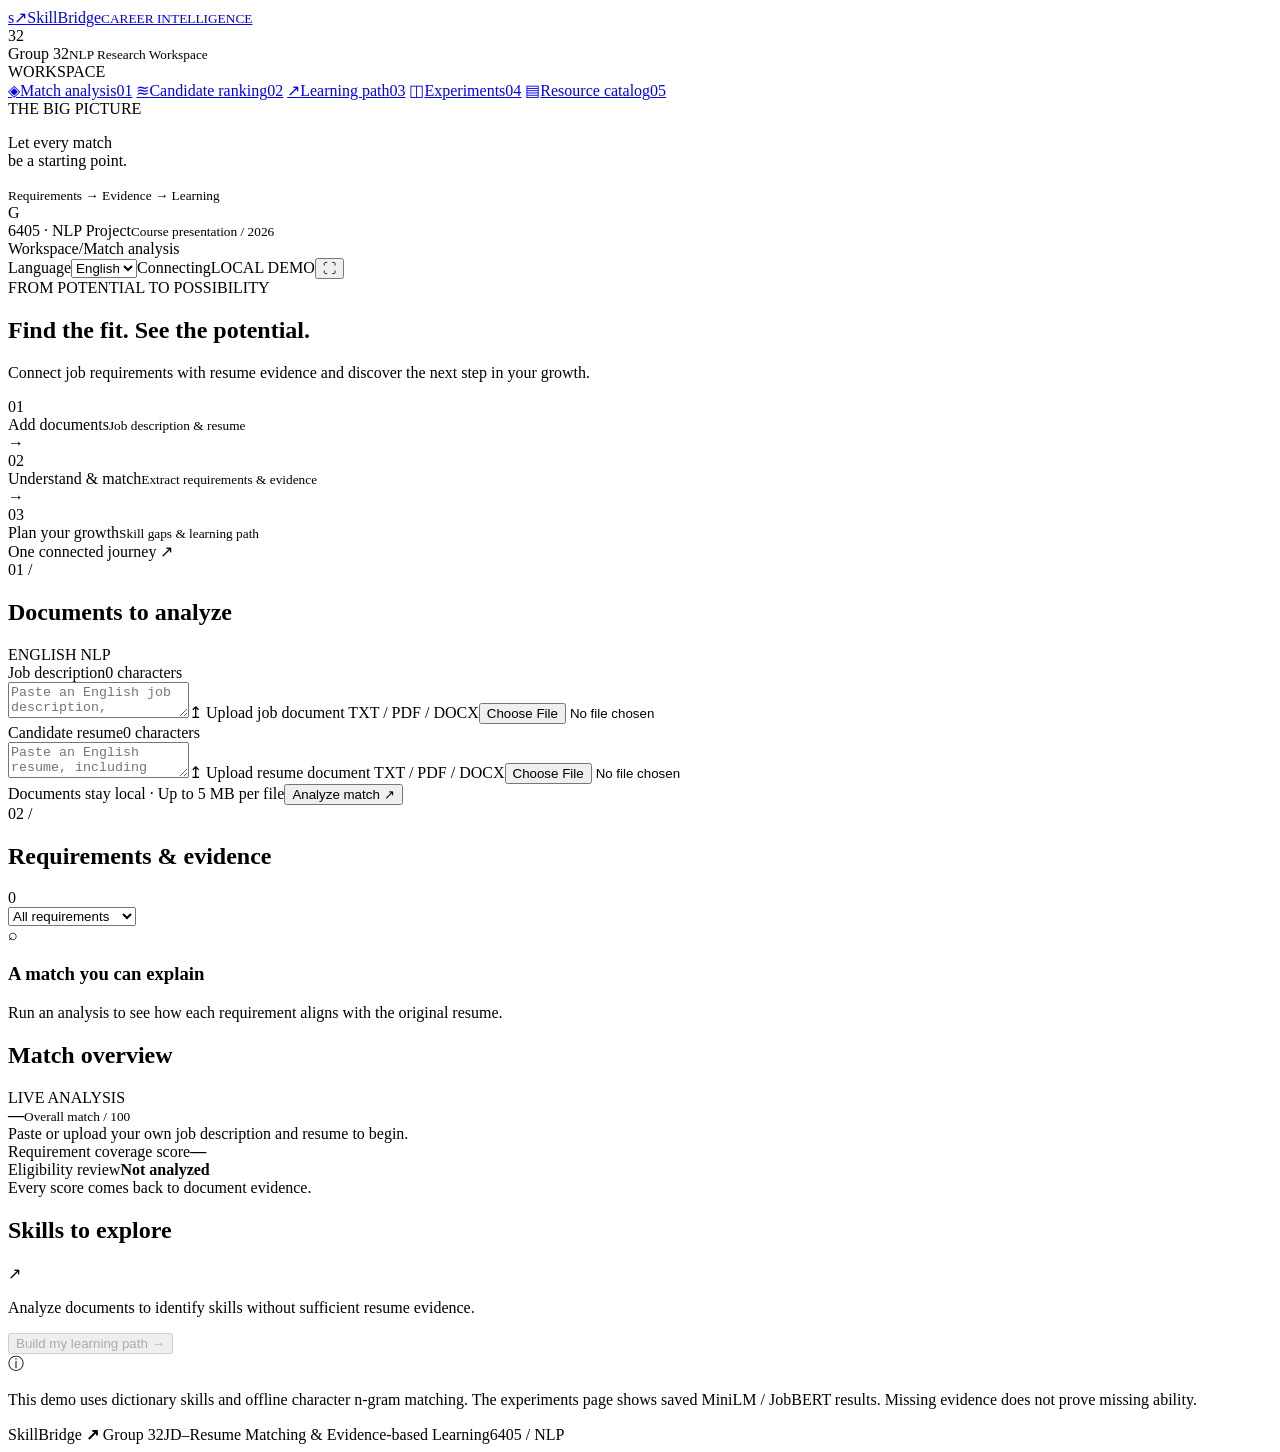
==== commit 84e006eb: "修改了前端组件现在需要自己提交" ====
--- a/frontend/index.html
+++ b/frontend/index.html
@@ -19,28 +19,26 @@
 <div class="shell">
 <header class="topbar"><div><span class="muted">Workspace</span><span class="slash">/</span><span id="breadcrumb">Match analysis</span></div><div class="top-right"><label class="language-control"><span>Language</span><select id="display-language" aria-label="Display language"><option value="en" data-i18n-ignore>English</option><option value="zh" data-i18n-ignore>中文</option></select></label><span id="connection" class="status"><i></i>Connecting</span><span class="top-tag">LOCAL DEMO</span><button id="presentation" class="icon-button" title="Toggle presentation fullscreen" aria-label="Toggle presentation fullscreen">⛶</button></div></header>
 <main>
-  <div id="offline-notice" class="context-note" hidden><span>ⓘ</span><p>Offline demo · Results for the built-in documents were computed in advance by the Python pipeline. Switch examples, rank candidates and explore learning paths. Run Start-Showcase.cmd for custom documents and options.</p></div>
+  <div id="offline-notice" class="context-note" hidden><span>ⓘ</span><p>Run Start-Showcase.cmd and open http://127.0.0.1:8877 to analyze your documents. This standalone file only previews the interface.</p></div>
   <section class="page" id="view-match">
-    <div class="page-heading"><div><div class="eyebrow">FROM POTENTIAL TO POSSIBILITY</div><h1>Find the fit. See the potential<span class="green">.</span></h1><p>Connect job requirements with resume evidence and discover the next step in your growth.</p></div><button class="button secondary" id="load-example">↺ Load demo example</button></div>
+    <div class="page-heading"><div><div class="eyebrow">FROM POTENTIAL TO POSSIBILITY</div><h1>Find the fit. See the potential<span class="green">.</span></h1><p>Connect job requirements with resume evidence and discover the next step in your growth.</p></div></div>
     <div class="workflow-strip"><div class="current"><span>01</span><div>Add documents<small>Job description & resume</small></div></div><b>→</b><div><span>02</span><div>Understand & match<small>Extract requirements & evidence</small></div></div><b>→</b><div><span>03</span><div>Plan your growth<small>Skill gaps & learning path</small></div></div><span class="strip-end">One connected journey ↗</span></div>
     <div class="match-layout"><div>
       <article class="card documents"><div class="card-heading"><div><span class="section-number">01 /</span><h2>Documents to analyze</h2></div><span class="tag">ENGLISH NLP</span></div>
         <div class="document-grid">
-          <div class="document"><div class="field-heading"><label for="jd">Job description</label><span class="file-label" id="jd-count">0 characters</span></div><select id="job-example" aria-label="Choose an example job"></select><textarea id="jd" maxlength="40000" placeholder="Paste an English job description, including skills, experience and education requirements…"></textarea><label class="upload">↥ Upload job document <span>TXT / PDF / DOCX</span><input type="file" id="jd-file" accept=".txt,.pdf,.docx"></label></div>
-          <div class="document"><div class="field-heading"><label for="resume">Candidate resume</label><span class="file-label" id="resume-count">0 characters</span></div><select id="resume-example" aria-label="Choose an example resume"></select><textarea id="resume" maxlength="40000" placeholder="Paste an English resume, including skills, projects and work experience…"></textarea><label class="upload">↥ Upload resume document <span>TXT / PDF / DOCX</span><input type="file" id="resume-file" accept=".txt,.pdf,.docx"></label></div>
+          <div class="document"><div class="field-heading"><label for="jd">Job description</label><span class="file-label" id="jd-count">0 characters</span></div><textarea id="jd" maxlength="40000" placeholder="Paste an English job description, including skills, experience and education requirements…"></textarea><label class="upload">↥ Upload job document <span>TXT / PDF / DOCX</span><input type="file" id="jd-file" accept=".txt,.pdf,.docx"></label></div>
+          <div class="document"><div class="field-heading"><label for="resume">Candidate resume</label><span class="file-label" id="resume-count">0 characters</span></div><textarea id="resume" maxlength="40000" placeholder="Paste an English resume, including skills, projects and work experience…"></textarea><label class="upload">↥ Upload resume document <span>TXT / PDF / DOCX</span><input type="file" id="resume-file" accept=".txt,.pdf,.docx"></label></div>
         </div><div class="document-footer"><span><i class="small-dot"></i>Documents stay local · Up to 5 MB per file</span><button class="button primary" id="analyze">Analyze match <span>↗</span></button></div>
       </article>
       <article class="card evidence-card"><div class="card-heading"><div><span class="section-number">02 /</span><h2>Requirements & evidence</h2><span class="count-badge" id="evidence-count">0</span></div><select id="evidence-filter" aria-label="Filter matching evidence"><option value="all">All requirements</option><option value="gap">Missing evidence</option><option value="strong">Strong match ≥70</option></select></div><div id="evidence" class="empty"><span class="empty-symbol">⌕</span><h3>A match you can explain</h3><p>Run an analysis to see how each requirement aligns with the original resume.</p></div></article>
     </div><div class="result-column">
-      <article class="score-card"><div class="card-heading"><h2>Match overview</h2><span class="light-tag">LIVE ANALYSIS</span></div><div id="score-ring" class="score-ring"><div><strong id="match-score">—</strong><small>Overall match / 100</small></div></div><div id="score-description" class="score-description">Your next opportunity starts with understanding the gaps.</div><div class="score-metrics"><div><span>Requirement coverage score</span><b id="coverage-score">—</b></div><div><span>Eligibility review</span><b id="eligibility">Not analyzed</b></div></div><div class="score-foot">Every score comes back to document evidence.</div></article>
+      <article class="score-card"><div class="card-heading"><h2>Match overview</h2><span class="light-tag">LIVE ANALYSIS</span></div><div id="score-ring" class="score-ring"><div><strong id="match-score">—</strong><small>Overall match / 100</small></div></div><div id="score-description" class="score-description">Paste or upload your own job description and resume to begin.</div><div class="score-metrics"><div><span>Requirement coverage score</span><b id="coverage-score">—</b></div><div><span>Eligibility review</span><b id="eligibility">Not analyzed</b></div></div><div class="score-foot">Every score comes back to document evidence.</div></article>
       <article class="card gap-card"><div class="card-heading"><h2>Skills to explore</h2><span>↗</span></div><div id="skill-gaps"><p class="muted">Analyze documents to identify skills without sufficient resume evidence.</p></div><button class="button secondary full" id="bridge-learning" disabled>Build my learning path →</button></article>
       <div class="context-note"><span>ⓘ</span><p>This demo uses dictionary skills and offline character n-gram matching. The experiments page shows saved MiniLM / JobBERT results. Missing evidence does not prove missing ability.</p></div>
     </div></div>
   </section>
-  <section class="page" id="view-ranking" hidden><div class="page-heading"><div><div class="eyebrow">A CLEARER SHORTLIST</div><h1>A clearer view of every candidate<span class="green">.</span></h1><p>One job, one scoring approach. Select a ranked candidate to inspect the supporting evidence.</p></div></div><div class="two-columns"><article class="card padded"><h2>Target job</h2><p class="muted">Uses the job description from Match analysis.</p><textarea id="rank-jd" maxlength="40000" rows="12" aria-label="Job description for ranking"></textarea><h2>Candidate resumes <span class="tag">Up to 12 resumes</span></h2><div id="candidate-checks"></div><label class="upload">↥ Add your own resumes<input type="file" id="rank-files" accept=".txt,.pdf,.docx" multiple></label><button class="button primary full" id="rank-button">Rank candidates ↗</button><p class="caption">Built-in resumes are synthetic examples for demonstration only.</p></article><article class="card padded"><div class="card-heading"><h2>Ranked candidates</h2><span class="tag">HYBRID SCORE</span></div><div id="ranking-results" class="empty"><span class="empty-symbol">≋</span><h3>Start with the same job description</h3><p>Select candidates, then run the ranking.</p></div></article></div></section>
-  <section class="page" id="view-learning" hidden><div class="page-heading"><div><div class="eyebrow">TURN GAPS INTO A PLAN</div><h1>Turn your skill gaps into next steps<span class="green">.</span></h1><p>Traceable learning resources, organized by coverage gain and prerequisites.</p></div><button class="button secondary" id="export-plan" disabled>↓ Export learning report</button></div><div class="learning-layout"><article class="card padded"><h2>Learning goals</h2><p class="caption">One skill per line. Optionally add | REQUIRED or | PREFERRED.</p><label for="gaps">Skills to develop</label><textarea id="gaps" rows="7">SQL | REQUIRED
-Docker | REQUIRED
-FastAPI | PREFERRED</textarea><label for="known">Known skills (comma-separated)</label><input id="known" value="Python"><label for="method">Retrieval method</label><select id="method"><option value="hybrid">Hybrid · BM25 + TF-IDF / RRF</option><option value="bm25">BM25</option><option value="tfidf">TF-IDF</option></select><div class="two-fields"><div><label for="top-k">Maximum learning units</label><input id="top-k" type="number" min="1" max="12" value="5"></div><div><label for="budget">Time budget (hours)</label><input id="budget" type="number" min="1" placeholder="No limit"></div></div><label class="check-line"><input id="optimize" type="checkbox" checked>Optimize coverage and reduce redundancy</label><button class="button primary full" id="recommend">Build learning path ↗</button><button class="button secondary full" id="compare">Compare four strategies</button><p class="caption">Resources with unknown duration are excluded from time-limited plans. Coverage means topic coverage, not skill mastery.</p></article><div><div id="learning-stats" class="stat-grid"></div><div id="learning-results" class="card empty"><span class="empty-symbol">↗</span><h3>You do not have to start from zero</h3><p>Import gaps from a match, or enter your own learning goals.</p></div><div id="comparison"></div></div></div></section>
+  <section class="page" id="view-ranking" hidden><div class="page-heading"><div><div class="eyebrow">A CLEARER SHORTLIST</div><h1>A clearer view of every candidate<span class="green">.</span></h1><p>One job, one scoring approach. Select a ranked candidate to inspect the supporting evidence.</p></div></div><div class="two-columns"><article class="card padded"><h2>Target job</h2><p class="muted">Uses the job description from Match analysis.</p><textarea id="rank-jd" maxlength="40000" rows="12" aria-label="Job description for ranking"></textarea><h2>Candidate resumes <span class="tag">Up to 12 resumes</span></h2><div id="candidate-checks"></div><label class="upload">↥ Add your own resumes<input type="file" id="rank-files" accept=".txt,.pdf,.docx" multiple></label><button class="button primary full" id="rank-button">Rank candidates ↗</button><p class="caption">Only the resumes you upload are included in ranking.</p></article><article class="card padded"><div class="card-heading"><h2>Ranked candidates</h2><span class="tag">HYBRID SCORE</span></div><div id="ranking-results" class="empty"><span class="empty-symbol">≋</span><h3>Start with the same job description</h3><p>Select candidates, then run the ranking.</p></div></article></div></section>
+  <section class="page" id="view-learning" hidden><div class="page-heading"><div><div class="eyebrow">TURN GAPS INTO A PLAN</div><h1>Turn your skill gaps into next steps<span class="green">.</span></h1><p>Traceable learning resources, organized by coverage gain and prerequisites.</p></div><button class="button secondary" id="export-plan" disabled>↓ Export learning report</button></div><div class="learning-layout"><article class="card padded"><h2>Learning goals</h2><p class="caption">One skill per line. Optionally add | REQUIRED or | PREFERRED.</p><label for="gaps">Skills to develop</label><textarea id="gaps" rows="7"></textarea><label for="known">Known skills (comma-separated)</label><input id="known"><label for="method">Retrieval method</label><select id="method"><option value="hybrid">Hybrid · BM25 + TF-IDF / RRF</option><option value="bm25">BM25</option><option value="tfidf">TF-IDF</option></select><div class="two-fields"><div><label for="top-k">Maximum learning units</label><input id="top-k" type="number" min="1" max="12" value="5"></div><div><label for="budget">Time budget (hours)</label><input id="budget" type="number" min="1" placeholder="No limit"></div></div><label class="check-line"><input id="optimize" type="checkbox" checked>Optimize coverage and reduce redundancy</label><button class="button primary full" id="recommend">Build learning path ↗</button><button class="button secondary full" id="compare">Compare four strategies</button><p class="caption">Resources with unknown duration are excluded from time-limited plans. Coverage means topic coverage, not skill mastery.</p></article><div><div id="learning-stats" class="stat-grid"></div><div id="learning-results" class="card empty"><span class="empty-symbol">↗</span><h3>You do not have to start from zero</h3><p>Import gaps from a match, or enter your own learning goals.</p></div><div id="comparison"></div></div></div></section>
   <section class="page" id="view-experiments" hidden><div class="page-heading"><div><div class="eyebrow">RESEARCH, MADE VISIBLE</div><h1>Every improvement has evidence<span class="green">.</span></h1><p>Read results directly from project CSV files, with sources, metrics and evaluation limits.</p></div><span class="tag">SAVED EXPERIMENTS</span></div><div class="experiment-tabs" id="experiment-tabs"><button data-exp="skills" class="active">Skill extraction</button><button data-exp="classification">Requirement classification</button><button data-exp="matching">Matching methods</button><button data-exp="ablation">Ablation study</button></div><article class="card padded"><div id="experiment-heading"></div><div id="experiment-chart"></div><div id="experiment-table" class="table-scroll"></div></article><div class="context-note"><span>ⓘ</span><p>Panels use different benchmarks and metrics and cannot be compared directly. Classification labels come from one LLM annotator; TalentCLEF dev has only 10 queries. This page reads saved results without retraining.</p></div></section>
   <section class="page" id="view-catalog" hidden><div class="page-heading"><div><div class="eyebrow">GOOD SOURCES. REAL PROGRESS.</div><h1>Spend your time on reliable resources<span class="green">.</span></h1><p>Curated official tutorials and documentation, with topic mappings and source excerpts.</p></div><span id="catalog-count" class="tag"></span></div><div class="catalog-toolbar"><input id="catalog-search" type="search" placeholder="Search skills, resources or providers…" aria-label="Search resources"><span class="caption">Curated starter catalog · Not a research benchmark</span></div><div id="catalog-grid" class="catalog-grid"></div></section>
   <footer class="page-footer"><span>SkillBridge <b>↗</b> Group 32</span><span>JD–Resume Matching & Evidence-based Learning</span><span>6405 / NLP</span></footer>
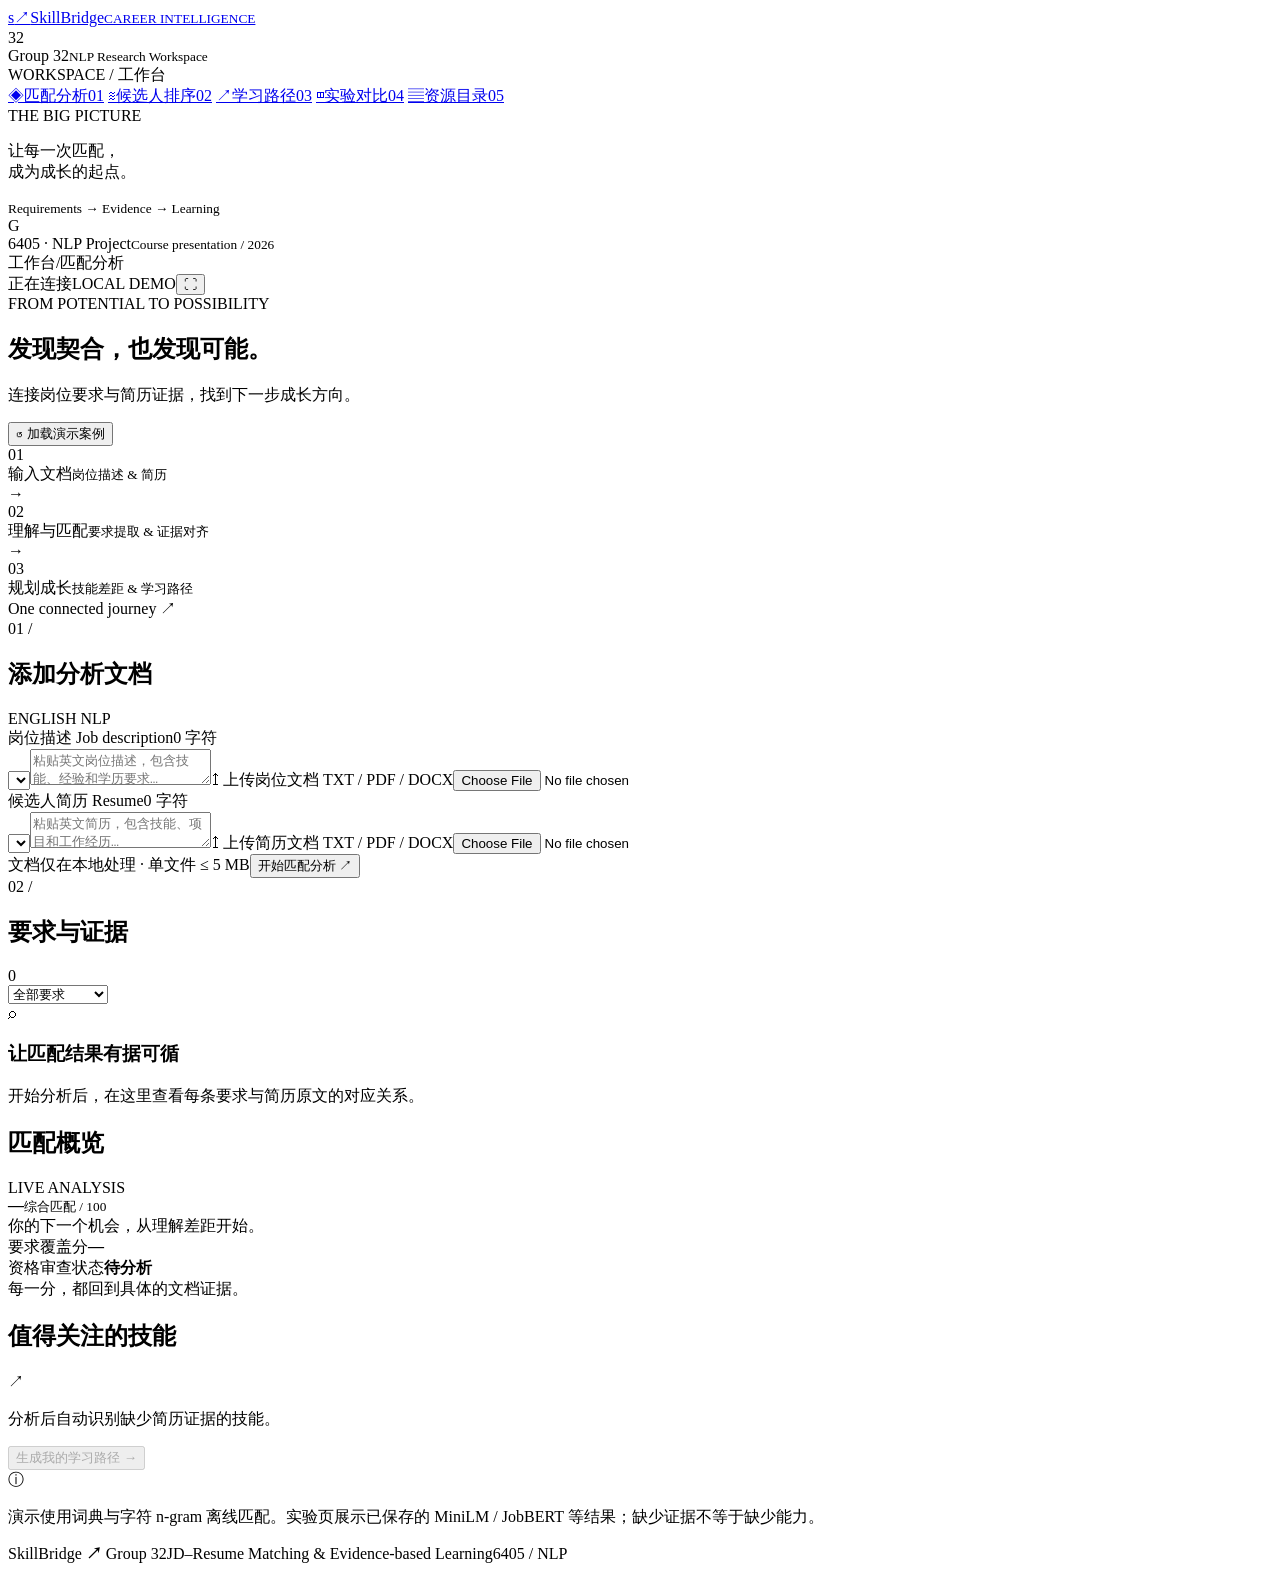
==== commit 5f114486: "Upgrade: large-scale course recommendation benchmark, traditional-vs-neural matching (step9), rubric" ====
--- a/frontend/index.html
+++ b/frontend/index.html
@@ -1,49 +1,48 @@
 <!doctype html>
-<html lang="en">
-<head><meta charset="utf-8"><meta name="viewport" content="width=device-width,initial-scale=1"><title>SkillBridge · From matching to growth</title><link rel="stylesheet" href="/style.css"></head>
+<html lang="zh-CN">
+<head><meta charset="utf-8"><meta name="viewport" content="width=device-width,initial-scale=1"><title>SkillBridge · 从匹配到成长</title><link rel="stylesheet" href="/style.css"></head>
 <body>
 <aside class="sidebar">
   <a class="brand" href="#match"><span class="brand-icon">s<span>↗</span></span><span>SkillBridge<small>CAREER INTELLIGENCE</small></span></a>
   <div class="workspace"><span class="workspace-icon">32</span><div>Group 32<small>NLP Research Workspace</small></div><span class="workspace-dot"></span></div>
-  <div class="nav-label">WORKSPACE</div>
-  <nav aria-label="Main navigation">
-    <a href="#match" data-view="match"><span>◈</span>Match analysis<span class="nav-index">01</span></a>
-    <a href="#ranking" data-view="ranking"><span>≋</span>Candidate ranking<span class="nav-index">02</span></a>
-    <a href="#learning" data-view="learning"><span>↗</span>Learning path<span class="nav-index">03</span></a>
-    <a href="#experiments" data-view="experiments"><span>◫</span>Experiments<span class="nav-index">04</span></a>
-    <a href="#catalog" data-view="catalog"><span>▤</span>Resource catalog<span class="nav-index">05</span></a>
+  <div class="nav-label">WORKSPACE / 工作台</div>
+  <nav aria-label="主导航">
+    <a href="#match" data-view="match"><span>◈</span>匹配分析<span class="nav-index">01</span></a>
+    <a href="#ranking" data-view="ranking"><span>≋</span>候选人排序<span class="nav-index">02</span></a>
+    <a href="#learning" data-view="learning"><span>↗</span>学习路径<span class="nav-index">03</span></a>
+    <a href="#experiments" data-view="experiments"><span>◫</span>实验对比<span class="nav-index">04</span></a>
+    <a href="#catalog" data-view="catalog"><span>▤</span>资源目录<span class="nav-index">05</span></a>
   </nav>
-  <div class="sidebar-note"><span class="eyebrow">THE BIG PICTURE</span><p>Let every match<br>be a starting point.</p><div class="mini-path"><i></i><b></b><i></i><b></b><i></i></div><small>Requirements → Evidence → Learning</small></div>
+  <div class="sidebar-note"><span class="eyebrow">THE BIG PICTURE</span><p>让每一次匹配，<br>成为成长的起点。</p><div class="mini-path"><i></i><b></b><i></i><b></b><i></i></div><small>Requirements → Evidence → Learning</small></div>
   <div class="sidebar-footer"><span class="avatar">G</span><div>6405 · NLP Project<small>Course presentation / 2026</small></div></div>
 </aside>
 <div class="shell">
-<header class="topbar"><div><span class="muted">Workspace</span><span class="slash">/</span><span id="breadcrumb">Match analysis</span></div><div class="top-right"><label class="language-control"><span>Language</span><select id="display-language" aria-label="Display language"><option value="en" data-i18n-ignore>English</option><option value="zh" data-i18n-ignore>中文</option></select></label><span id="connection" class="status"><i></i>Connecting</span><span class="top-tag">LOCAL DEMO</span><button id="presentation" class="icon-button" title="Toggle presentation fullscreen" aria-label="Toggle presentation fullscreen">⛶</button></div></header>
+<header class="topbar"><div><span class="muted">工作台</span><span class="slash">/</span><span id="breadcrumb">匹配分析</span></div><div class="top-right"><span id="connection" class="status"><i></i>正在连接</span><span class="top-tag">LOCAL DEMO</span><button id="presentation" class="icon-button" title="切换全屏演示" aria-label="切换全屏演示">⛶</button></div></header>
 <main>
-  <div id="offline-notice" class="context-note" hidden><span>ⓘ</span><p>Run Start-Showcase.cmd and open http://127.0.0.1:8877 to analyze your documents. This standalone file only previews the interface.</p></div>
   <section class="page" id="view-match">
-    <div class="page-heading"><div><div class="eyebrow">FROM POTENTIAL TO POSSIBILITY</div><h1>Find the fit. See the potential<span class="green">.</span></h1><p>Connect job requirements with resume evidence and discover the next step in your growth.</p></div></div>
-    <div class="workflow-strip"><div class="current"><span>01</span><div>Add documents<small>Job description & resume</small></div></div><b>→</b><div><span>02</span><div>Understand & match<small>Extract requirements & evidence</small></div></div><b>→</b><div><span>03</span><div>Plan your growth<small>Skill gaps & learning path</small></div></div><span class="strip-end">One connected journey ↗</span></div>
+    <div class="page-heading"><div><div class="eyebrow">FROM POTENTIAL TO POSSIBILITY</div><h1>发现契合，也发现可能<span class="green">。</span></h1><p>连接岗位要求与简历证据，找到下一步成长方向。</p></div><button class="button secondary" id="load-example">↺ 加载演示案例</button></div>
+    <div class="workflow-strip"><div class="current"><span>01</span><div>输入文档<small>岗位描述 & 简历</small></div></div><b>→</b><div><span>02</span><div>理解与匹配<small>要求提取 & 证据对齐</small></div></div><b>→</b><div><span>03</span><div>规划成长<small>技能差距 & 学习路径</small></div></div><span class="strip-end">One connected journey ↗</span></div>
     <div class="match-layout"><div>
-      <article class="card documents"><div class="card-heading"><div><span class="section-number">01 /</span><h2>Documents to analyze</h2></div><span class="tag">ENGLISH NLP</span></div>
+      <article class="card documents"><div class="card-heading"><div><span class="section-number">01 /</span><h2>添加分析文档</h2></div><span class="tag">ENGLISH NLP</span></div>
         <div class="document-grid">
-          <div class="document"><div class="field-heading"><label for="jd">Job description</label><span class="file-label" id="jd-count">0 characters</span></div><textarea id="jd" maxlength="40000" placeholder="Paste an English job description, including skills, experience and education requirements…"></textarea><label class="upload">↥ Upload job document <span>TXT / PDF / DOCX</span><input type="file" id="jd-file" accept=".txt,.pdf,.docx"></label></div>
-          <div class="document"><div class="field-heading"><label for="resume">Candidate resume</label><span class="file-label" id="resume-count">0 characters</span></div><textarea id="resume" maxlength="40000" placeholder="Paste an English resume, including skills, projects and work experience…"></textarea><label class="upload">↥ Upload resume document <span>TXT / PDF / DOCX</span><input type="file" id="resume-file" accept=".txt,.pdf,.docx"></label></div>
-        </div><div class="document-footer"><span><i class="small-dot"></i>Documents stay local · Up to 5 MB per file</span><button class="button primary" id="analyze">Analyze match <span>↗</span></button></div>
+          <div class="document"><div class="field-heading"><label for="jd">岗位描述 <span>Job description</span></label><span class="file-label" id="jd-count">0 字符</span></div><select id="job-example" aria-label="选择示例岗位"></select><textarea id="jd" maxlength="40000" placeholder="粘贴英文岗位描述，包含技能、经验和学历要求…"></textarea><label class="upload">↥ 上传岗位文档 <span>TXT / PDF / DOCX</span><input type="file" id="jd-file" accept=".txt,.pdf,.docx"></label></div>
+          <div class="document"><div class="field-heading"><label for="resume">候选人简历 <span>Resume</span></label><span class="file-label" id="resume-count">0 字符</span></div><select id="resume-example" aria-label="选择示例简历"></select><textarea id="resume" maxlength="40000" placeholder="粘贴英文简历，包含技能、项目和工作经历…"></textarea><label class="upload">↥ 上传简历文档 <span>TXT / PDF / DOCX</span><input type="file" id="resume-file" accept=".txt,.pdf,.docx"></label></div>
+        </div><div class="document-footer"><span><i class="small-dot"></i>文档仅在本地处理 · 单文件 ≤ 5 MB</span><button class="button primary" id="analyze">开始匹配分析 <span>↗</span></button></div>
       </article>
-      <article class="card evidence-card"><div class="card-heading"><div><span class="section-number">02 /</span><h2>Requirements & evidence</h2><span class="count-badge" id="evidence-count">0</span></div><select id="evidence-filter" aria-label="Filter matching evidence"><option value="all">All requirements</option><option value="gap">Missing evidence</option><option value="strong">Strong match ≥70</option></select></div><div id="evidence" class="empty"><span class="empty-symbol">⌕</span><h3>A match you can explain</h3><p>Run an analysis to see how each requirement aligns with the original resume.</p></div></article>
+      <article class="card evidence-card"><div class="card-heading"><div><span class="section-number">02 /</span><h2>要求与证据</h2><span class="count-badge" id="evidence-count">0</span></div><select id="evidence-filter" aria-label="筛选匹配证据"><option value="all">全部要求</option><option value="gap">缺少证据</option><option value="strong">充分匹配 ≥70</option></select></div><div id="evidence" class="empty"><span class="empty-symbol">⌕</span><h3>让匹配结果有据可循</h3><p>开始分析后，在这里查看每条要求与简历原文的对应关系。</p></div></article>
     </div><div class="result-column">
-      <article class="score-card"><div class="card-heading"><h2>Match overview</h2><span class="light-tag">LIVE ANALYSIS</span></div><div id="score-ring" class="score-ring"><div><strong id="match-score">—</strong><small>Overall match / 100</small></div></div><div id="score-description" class="score-description">Paste or upload your own job description and resume to begin.</div><div class="score-metrics"><div><span>Requirement coverage score</span><b id="coverage-score">—</b></div><div><span>Eligibility review</span><b id="eligibility">Not analyzed</b></div></div><div class="score-foot">Every score comes back to document evidence.</div></article>
-      <article class="card gap-card"><div class="card-heading"><h2>Skills to explore</h2><span>↗</span></div><div id="skill-gaps"><p class="muted">Analyze documents to identify skills without sufficient resume evidence.</p></div><button class="button secondary full" id="bridge-learning" disabled>Build my learning path →</button></article>
-      <div class="context-note"><span>ⓘ</span><p>This demo uses dictionary skills and offline character n-gram matching. The experiments page shows saved MiniLM / JobBERT results. Missing evidence does not prove missing ability.</p></div>
+      <article class="score-card"><div class="card-heading"><h2>匹配概览</h2><span class="light-tag">LIVE ANALYSIS</span></div><div id="score-ring" class="score-ring"><div><strong id="match-score">—</strong><small>综合匹配 / 100</small></div></div><div id="score-description" class="score-description">你的下一个机会，从理解差距开始。</div><div class="score-metrics"><div><span>要求覆盖分</span><b id="coverage-score">—</b></div><div><span>资格审查状态</span><b id="eligibility">待分析</b></div></div><div class="score-foot">每一分，都回到具体的文档证据。</div></article>
+      <article class="card gap-card"><div class="card-heading"><h2>值得关注的技能</h2><span>↗</span></div><div id="skill-gaps"><p class="muted">分析后自动识别缺少简历证据的技能。</p></div><button class="button secondary full" id="bridge-learning" disabled>生成我的学习路径 →</button></article>
+      <div class="context-note"><span>ⓘ</span><p>演示使用词典与字符 n-gram 离线匹配。实验页展示已保存的 MiniLM / JobBERT 等结果；缺少证据不等于缺少能力。</p></div>
     </div></div>
   </section>
-  <section class="page" id="view-ranking" hidden><div class="page-heading"><div><div class="eyebrow">A CLEARER SHORTLIST</div><h1>A clearer view of every candidate<span class="green">.</span></h1><p>One job, one scoring approach. Select a ranked candidate to inspect the supporting evidence.</p></div></div><div class="two-columns"><article class="card padded"><h2>Target job</h2><p class="muted">Uses the job description from Match analysis.</p><textarea id="rank-jd" maxlength="40000" rows="12" aria-label="Job description for ranking"></textarea><h2>Candidate resumes <span class="tag">Up to 12 resumes</span></h2><div id="candidate-checks"></div><label class="upload">↥ Add your own resumes<input type="file" id="rank-files" accept=".txt,.pdf,.docx" multiple></label><button class="button primary full" id="rank-button">Rank candidates ↗</button><p class="caption">Only the resumes you upload are included in ranking.</p></article><article class="card padded"><div class="card-heading"><h2>Ranked candidates</h2><span class="tag">HYBRID SCORE</span></div><div id="ranking-results" class="empty"><span class="empty-symbol">≋</span><h3>Start with the same job description</h3><p>Select candidates, then run the ranking.</p></div></article></div></section>
-  <section class="page" id="view-learning" hidden><div class="page-heading"><div><div class="eyebrow">TURN GAPS INTO A PLAN</div><h1>Turn your skill gaps into next steps<span class="green">.</span></h1><p>Traceable learning resources, organized by coverage gain and prerequisites.</p></div><button class="button secondary" id="export-plan" disabled>↓ Export learning report</button></div><div class="learning-layout"><article class="card padded"><h2>Learning goals</h2><p class="caption">One skill per line. Optionally add | REQUIRED or | PREFERRED.</p><label for="gaps">Skills to develop</label><textarea id="gaps" rows="7"></textarea><label for="known">Known skills (comma-separated)</label><input id="known"><label for="method">Retrieval method</label><select id="method"><option value="hybrid">Hybrid · BM25 + TF-IDF / RRF</option><option value="bm25">BM25</option><option value="tfidf">TF-IDF</option></select><div class="two-fields"><div><label for="top-k">Maximum learning units</label><input id="top-k" type="number" min="1" max="12" value="5"></div><div><label for="budget">Time budget (hours)</label><input id="budget" type="number" min="1" placeholder="No limit"></div></div><label class="check-line"><input id="optimize" type="checkbox" checked>Optimize coverage and reduce redundancy</label><button class="button primary full" id="recommend">Build learning path ↗</button><button class="button secondary full" id="compare">Compare four strategies</button><p class="caption">Resources with unknown duration are excluded from time-limited plans. Coverage means topic coverage, not skill mastery.</p></article><div><div id="learning-stats" class="stat-grid"></div><div id="learning-results" class="card empty"><span class="empty-symbol">↗</span><h3>You do not have to start from zero</h3><p>Import gaps from a match, or enter your own learning goals.</p></div><div id="comparison"></div></div></div></section>
-  <section class="page" id="view-experiments" hidden><div class="page-heading"><div><div class="eyebrow">RESEARCH, MADE VISIBLE</div><h1>Every improvement has evidence<span class="green">.</span></h1><p>Read results directly from project CSV files, with sources, metrics and evaluation limits.</p></div><span class="tag">SAVED EXPERIMENTS</span></div><div class="experiment-tabs" id="experiment-tabs"><button data-exp="skills" class="active">Skill extraction</button><button data-exp="classification">Requirement classification</button><button data-exp="matching">Matching methods</button><button data-exp="ablation">Ablation study</button></div><article class="card padded"><div id="experiment-heading"></div><div id="experiment-chart"></div><div id="experiment-table" class="table-scroll"></div></article><div class="context-note"><span>ⓘ</span><p>Panels use different benchmarks and metrics and cannot be compared directly. Classification labels come from one LLM annotator; TalentCLEF dev has only 10 queries. This page reads saved results without retraining.</p></div></section>
-  <section class="page" id="view-catalog" hidden><div class="page-heading"><div><div class="eyebrow">GOOD SOURCES. REAL PROGRESS.</div><h1>Spend your time on reliable resources<span class="green">.</span></h1><p>Curated official tutorials and documentation, with topic mappings and source excerpts.</p></div><span id="catalog-count" class="tag"></span></div><div class="catalog-toolbar"><input id="catalog-search" type="search" placeholder="Search skills, resources or providers…" aria-label="Search resources"><span class="caption">Curated starter catalog · Not a research benchmark</span></div><div id="catalog-grid" class="catalog-grid"></div></section>
+  <section class="page" id="view-ranking" hidden><div class="page-heading"><div><div class="eyebrow">A CLEARER SHORTLIST</div><h1>让候选人比较更清晰<span class="green">。</span></h1><p>同一岗位，统一尺度。点击排名查看每位候选人的具体证据。</p></div></div><div class="two-columns"><article class="card padded"><h2>目标岗位</h2><p class="muted">使用匹配分析页中的岗位描述。</p><textarea id="rank-jd" maxlength="40000" rows="12" aria-label="排序用岗位描述"></textarea><h2>候选简历 <span class="tag">最多 12 份</span></h2><div id="candidate-checks"></div><label class="upload">↥ 添加自己的简历<input type="file" id="rank-files" accept=".txt,.pdf,.docx" multiple></label><button class="button primary full" id="rank-button">开始候选人排序 ↗</button><p class="caption">内置简历均为合成示例，仅用于功能演示。</p></article><article class="card padded"><div class="card-heading"><h2>候选人排名</h2><span class="tag">HYBRID SCORE</span></div><div id="ranking-results" class="empty"><span class="empty-symbol">≋</span><h3>比较，从同一份岗位描述开始</h3><p>选择候选人后运行排序。</p></div></article></div></section>
+  <section class="page" id="view-learning" hidden><div class="page-heading"><div><div class="eyebrow">TURN GAPS INTO A PLAN</div><h1>把技能差距，变成下一步<span class="green">。</span></h1><p>有来源、有依据的学习资源，按覆盖增益与先修关系组织。</p></div><button class="button secondary" id="export-plan" disabled>↓ 导出学习报告</button></div><div class="learning-layout"><article class="card padded"><h2>学习目标</h2><p class="caption">每行一个技能，可加 | REQUIRED 或 | PREFERRED。</p><label for="gaps">待补充的技能</label><textarea id="gaps" rows="7">SQL | REQUIRED
+Docker | REQUIRED
+FastAPI | PREFERRED</textarea><label for="known">已掌握技能（逗号分隔）</label><input id="known" value="Python"><label for="method">检索方法</label><select id="method"><option value="hybrid">Hybrid · BM25 + TF-IDF / RRF</option><option value="bm25">BM25</option><option value="tfidf">TF-IDF</option></select><div class="two-fields"><div><label for="top-k">最多学习单元</label><input id="top-k" type="number" min="1" max="12" value="5"></div><div><label for="budget">时间预算（小时）</label><input id="budget" type="number" min="1" placeholder="不限"></div></div><label class="check-line"><input id="optimize" type="checkbox" checked>优化覆盖率与资源冗余</label><button class="button primary full" id="recommend">生成学习路径 ↗</button><button class="button secondary full" id="compare">比较四种推荐策略</button><p class="caption">未标注时长的资源不会纳入限时方案。覆盖率指主题覆盖，不代表能力掌握。</p></article><div><div id="learning-stats" class="stat-grid"></div><div id="learning-results" class="card empty"><span class="empty-symbol">↗</span><h3>成长不必从零开始</h3><p>从匹配结果导入差距，或手动输入学习目标。</p></div><div id="comparison"></div></div></div></section>
+  <section class="page" id="view-experiments" hidden><div class="page-heading"><div><div class="eyebrow">RESEARCH, MADE VISIBLE</div><h1>每一次改进，都有实验支撑<span class="green">。</span></h1><p>从项目 CSV 直接读取结果，保留数据来源、指标与评估边界。</p></div><span class="tag">SAVED EXPERIMENTS</span></div><div class="experiment-tabs" id="experiment-tabs"><button data-exp="skills" class="active">技能抽取</button><button data-exp="classification">需求分类</button><button data-exp="matching">匹配方法</button><button data-exp="ablation">消融实验</button><button data-exp="classic">传统 vs 神经</button><button data-exp="courses">课程检索</button><button data-exp="plans">学习路径</button></div><article class="card padded"><div id="experiment-heading"></div><div id="experiment-chart"></div><div id="experiment-table" class="table-scroll"></div></article><div class="context-note"><span>ⓘ</span><p>各面板使用不同基准与指标，不能横向比较。分类标签来自单一 LLM 标注者；TalentCLEF dev 仅 10 个查询。当前页面读取已有结果，不重新训练模型。</p></div></section>
+  <section class="page" id="view-catalog" hidden><div class="page-heading"><div><div class="eyebrow">GOOD SOURCES. REAL PROGRESS.</div><h1>把时间，花在可靠的资源上<span class="green">。</span></h1><p>经过整理的官方教程与文档，保留主题映射和来源片段。</p></div><span id="catalog-count" class="tag"></span></div><div class="catalog-toolbar"><input id="catalog-search" type="search" placeholder="搜索技能、资源名称或提供方…" aria-label="搜索资源"><span class="caption">Curated starter catalog · 非研究评测基准</span></div><div id="catalog-grid" class="catalog-grid"></div></section>
   <footer class="page-footer"><span>SkillBridge <b>↗</b> Group 32</span><span>JD–Resume Matching & Evidence-based Learning</span><span>6405 / NLP</span></footer>
 </main></div><div id="toast" role="status" aria-live="polite" hidden></div>
-<script src="/locales.js" defer></script>
-<script src="/i18n.js" defer></script>
 <script src="/app.js" defer></script>
 </body></html>
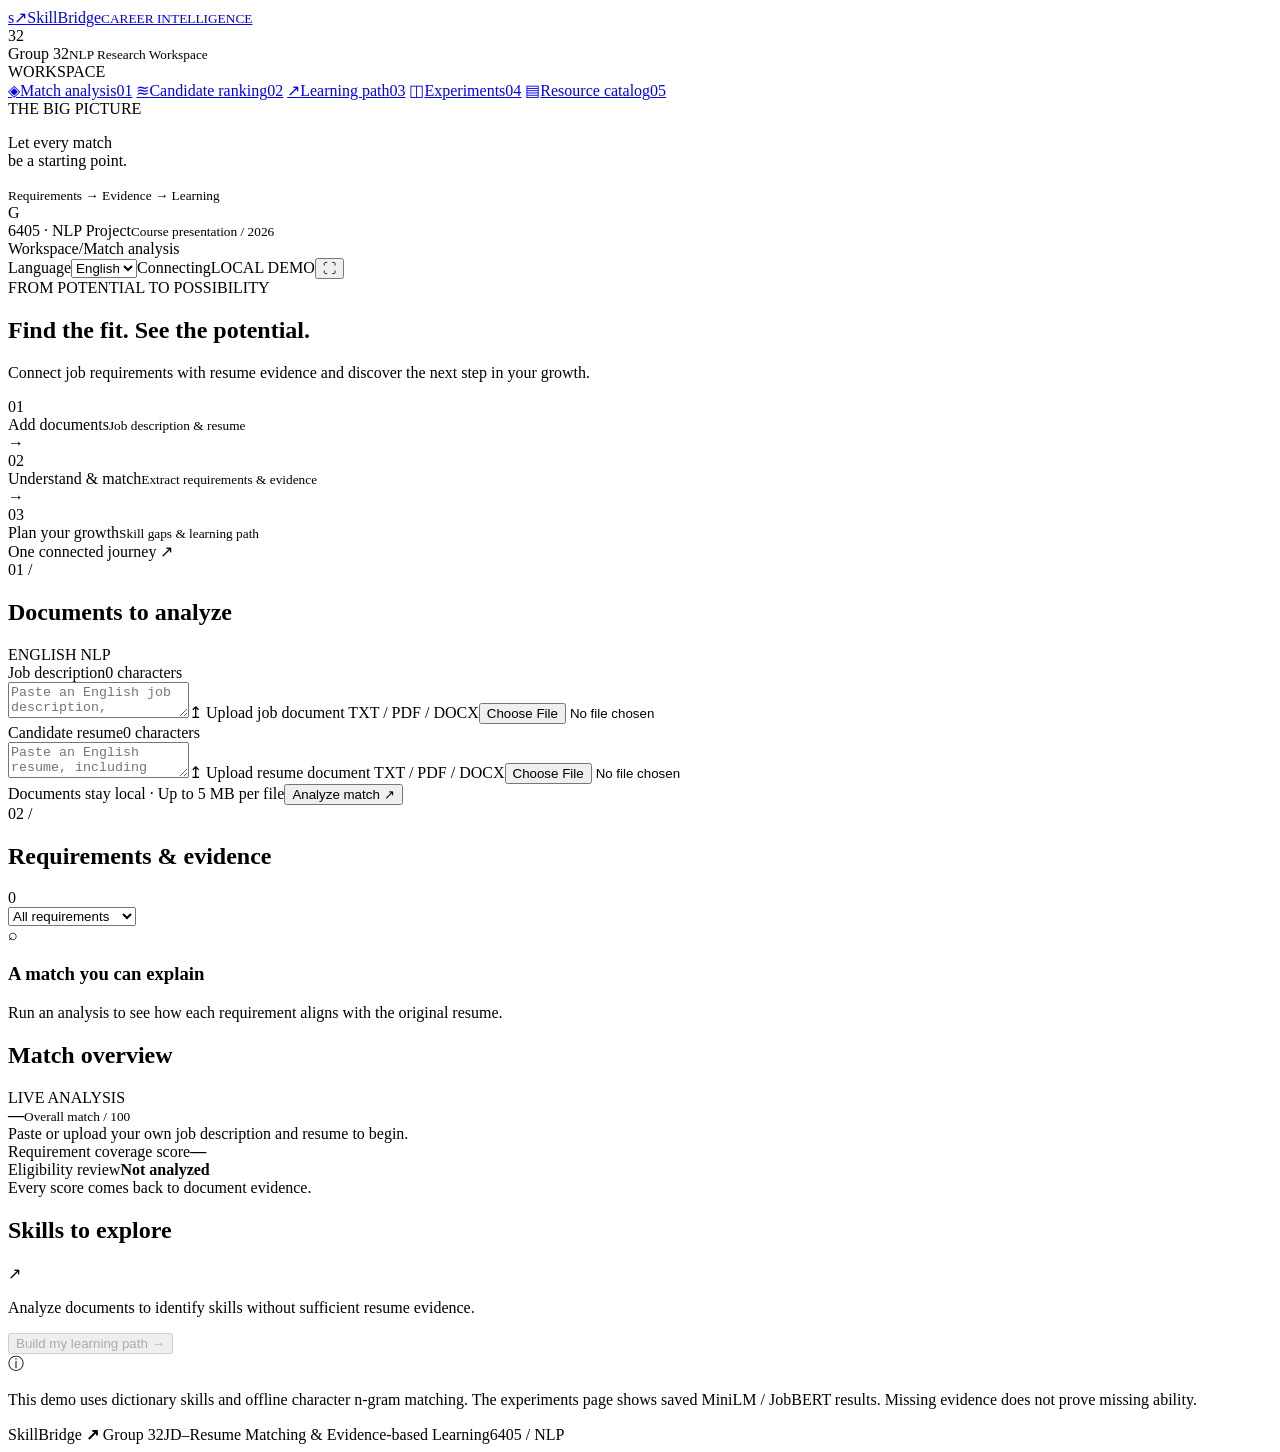
==== commit abaab7d5: "repair" ====
--- a/frontend/index.html
+++ b/frontend/index.html
@@ -1,48 +1,49 @@
 <!doctype html>
-<html lang="zh-CN">
-<head><meta charset="utf-8"><meta name="viewport" content="width=device-width,initial-scale=1"><title>SkillBridge · 从匹配到成长</title><link rel="stylesheet" href="/style.css"></head>
+<html lang="en">
+<head><meta charset="utf-8"><meta name="viewport" content="width=device-width,initial-scale=1"><title>SkillBridge · From matching to growth</title><link rel="stylesheet" href="/style.css"></head>
 <body>
 <aside class="sidebar">
   <a class="brand" href="#match"><span class="brand-icon">s<span>↗</span></span><span>SkillBridge<small>CAREER INTELLIGENCE</small></span></a>
   <div class="workspace"><span class="workspace-icon">32</span><div>Group 32<small>NLP Research Workspace</small></div><span class="workspace-dot"></span></div>
-  <div class="nav-label">WORKSPACE / 工作台</div>
-  <nav aria-label="主导航">
-    <a href="#match" data-view="match"><span>◈</span>匹配分析<span class="nav-index">01</span></a>
-    <a href="#ranking" data-view="ranking"><span>≋</span>候选人排序<span class="nav-index">02</span></a>
-    <a href="#learning" data-view="learning"><span>↗</span>学习路径<span class="nav-index">03</span></a>
-    <a href="#experiments" data-view="experiments"><span>◫</span>实验对比<span class="nav-index">04</span></a>
-    <a href="#catalog" data-view="catalog"><span>▤</span>资源目录<span class="nav-index">05</span></a>
+  <div class="nav-label">WORKSPACE</div>
+  <nav aria-label="Main navigation">
+    <a href="#match" data-view="match"><span>◈</span>Match analysis<span class="nav-index">01</span></a>
+    <a href="#ranking" data-view="ranking"><span>≋</span>Candidate ranking<span class="nav-index">02</span></a>
+    <a href="#learning" data-view="learning"><span>↗</span>Learning path<span class="nav-index">03</span></a>
+    <a href="#experiments" data-view="experiments"><span>◫</span>Experiments<span class="nav-index">04</span></a>
+    <a href="#catalog" data-view="catalog"><span>▤</span>Resource catalog<span class="nav-index">05</span></a>
   </nav>
-  <div class="sidebar-note"><span class="eyebrow">THE BIG PICTURE</span><p>让每一次匹配，<br>成为成长的起点。</p><div class="mini-path"><i></i><b></b><i></i><b></b><i></i></div><small>Requirements → Evidence → Learning</small></div>
+  <div class="sidebar-note"><span class="eyebrow">THE BIG PICTURE</span><p>Let every match<br>be a starting point.</p><div class="mini-path"><i></i><b></b><i></i><b></b><i></i></div><small>Requirements → Evidence → Learning</small></div>
   <div class="sidebar-footer"><span class="avatar">G</span><div>6405 · NLP Project<small>Course presentation / 2026</small></div></div>
 </aside>
 <div class="shell">
-<header class="topbar"><div><span class="muted">工作台</span><span class="slash">/</span><span id="breadcrumb">匹配分析</span></div><div class="top-right"><span id="connection" class="status"><i></i>正在连接</span><span class="top-tag">LOCAL DEMO</span><button id="presentation" class="icon-button" title="切换全屏演示" aria-label="切换全屏演示">⛶</button></div></header>
+<header class="topbar"><div><span class="muted">Workspace</span><span class="slash">/</span><span id="breadcrumb">Match analysis</span></div><div class="top-right"><label class="language-control"><span>Language</span><select id="display-language" aria-label="Display language"><option value="en" data-i18n-ignore>English</option><option value="zh" data-i18n-ignore>中文</option></select></label><span id="connection" class="status"><i></i>Connecting</span><span class="top-tag">LOCAL DEMO</span><button id="presentation" class="icon-button" title="Toggle presentation fullscreen" aria-label="Toggle presentation fullscreen">⛶</button></div></header>
 <main>
+  <div id="offline-notice" class="context-note" hidden><span>ⓘ</span><p>Run Start-Showcase.cmd and open http://127.0.0.1:8877 to analyze your documents. This standalone file only previews the interface.</p></div>
   <section class="page" id="view-match">
-    <div class="page-heading"><div><div class="eyebrow">FROM POTENTIAL TO POSSIBILITY</div><h1>发现契合，也发现可能<span class="green">。</span></h1><p>连接岗位要求与简历证据，找到下一步成长方向。</p></div><button class="button secondary" id="load-example">↺ 加载演示案例</button></div>
-    <div class="workflow-strip"><div class="current"><span>01</span><div>输入文档<small>岗位描述 & 简历</small></div></div><b>→</b><div><span>02</span><div>理解与匹配<small>要求提取 & 证据对齐</small></div></div><b>→</b><div><span>03</span><div>规划成长<small>技能差距 & 学习路径</small></div></div><span class="strip-end">One connected journey ↗</span></div>
+    <div class="page-heading"><div><div class="eyebrow">FROM POTENTIAL TO POSSIBILITY</div><h1>Find the fit. See the potential<span class="green">.</span></h1><p>Connect job requirements with resume evidence and discover the next step in your growth.</p></div></div>
+    <div class="workflow-strip"><div class="current"><span>01</span><div>Add documents<small>Job description & resume</small></div></div><b>→</b><div><span>02</span><div>Understand & match<small>Extract requirements & evidence</small></div></div><b>→</b><div><span>03</span><div>Plan your growth<small>Skill gaps & learning path</small></div></div><span class="strip-end">One connected journey ↗</span></div>
     <div class="match-layout"><div>
-      <article class="card documents"><div class="card-heading"><div><span class="section-number">01 /</span><h2>添加分析文档</h2></div><span class="tag">ENGLISH NLP</span></div>
+      <article class="card documents"><div class="card-heading"><div><span class="section-number">01 /</span><h2>Documents to analyze</h2></div><span class="tag">ENGLISH NLP</span></div>
         <div class="document-grid">
-          <div class="document"><div class="field-heading"><label for="jd">岗位描述 <span>Job description</span></label><span class="file-label" id="jd-count">0 字符</span></div><select id="job-example" aria-label="选择示例岗位"></select><textarea id="jd" maxlength="40000" placeholder="粘贴英文岗位描述，包含技能、经验和学历要求…"></textarea><label class="upload">↥ 上传岗位文档 <span>TXT / PDF / DOCX</span><input type="file" id="jd-file" accept=".txt,.pdf,.docx"></label></div>
-          <div class="document"><div class="field-heading"><label for="resume">候选人简历 <span>Resume</span></label><span class="file-label" id="resume-count">0 字符</span></div><select id="resume-example" aria-label="选择示例简历"></select><textarea id="resume" maxlength="40000" placeholder="粘贴英文简历，包含技能、项目和工作经历…"></textarea><label class="upload">↥ 上传简历文档 <span>TXT / PDF / DOCX</span><input type="file" id="resume-file" accept=".txt,.pdf,.docx"></label></div>
-        </div><div class="document-footer"><span><i class="small-dot"></i>文档仅在本地处理 · 单文件 ≤ 5 MB</span><button class="button primary" id="analyze">开始匹配分析 <span>↗</span></button></div>
+          <div class="document"><div class="field-heading"><label for="jd">Job description</label><span class="file-label" id="jd-count">0 characters</span></div><textarea id="jd" maxlength="40000" placeholder="Paste an English job description, including skills, experience and education requirements…"></textarea><label class="upload">↥ Upload job document <span>TXT / PDF / DOCX</span><input type="file" id="jd-file" accept=".txt,.pdf,.docx"></label></div>
+          <div class="document"><div class="field-heading"><label for="resume">Candidate resume</label><span class="file-label" id="resume-count">0 characters</span></div><textarea id="resume" maxlength="40000" placeholder="Paste an English resume, including skills, projects and work experience…"></textarea><label class="upload">↥ Upload resume document <span>TXT / PDF / DOCX</span><input type="file" id="resume-file" accept=".txt,.pdf,.docx"></label></div>
+        </div><div class="document-footer"><span><i class="small-dot"></i>Documents stay local · Up to 5 MB per file</span><button class="button primary" id="analyze">Analyze match <span>↗</span></button></div>
       </article>
-      <article class="card evidence-card"><div class="card-heading"><div><span class="section-number">02 /</span><h2>要求与证据</h2><span class="count-badge" id="evidence-count">0</span></div><select id="evidence-filter" aria-label="筛选匹配证据"><option value="all">全部要求</option><option value="gap">缺少证据</option><option value="strong">充分匹配 ≥70</option></select></div><div id="evidence" class="empty"><span class="empty-symbol">⌕</span><h3>让匹配结果有据可循</h3><p>开始分析后，在这里查看每条要求与简历原文的对应关系。</p></div></article>
+      <article class="card evidence-card"><div class="card-heading"><div><span class="section-number">02 /</span><h2>Requirements & evidence</h2><span class="count-badge" id="evidence-count">0</span></div><select id="evidence-filter" aria-label="Filter matching evidence"><option value="all">All requirements</option><option value="gap">Missing evidence</option><option value="strong">Strong match ≥70</option></select></div><div id="evidence" class="empty"><span class="empty-symbol">⌕</span><h3>A match you can explain</h3><p>Run an analysis to see how each requirement aligns with the original resume.</p></div></article>
     </div><div class="result-column">
-      <article class="score-card"><div class="card-heading"><h2>匹配概览</h2><span class="light-tag">LIVE ANALYSIS</span></div><div id="score-ring" class="score-ring"><div><strong id="match-score">—</strong><small>综合匹配 / 100</small></div></div><div id="score-description" class="score-description">你的下一个机会，从理解差距开始。</div><div class="score-metrics"><div><span>要求覆盖分</span><b id="coverage-score">—</b></div><div><span>资格审查状态</span><b id="eligibility">待分析</b></div></div><div class="score-foot">每一分，都回到具体的文档证据。</div></article>
-      <article class="card gap-card"><div class="card-heading"><h2>值得关注的技能</h2><span>↗</span></div><div id="skill-gaps"><p class="muted">分析后自动识别缺少简历证据的技能。</p></div><button class="button secondary full" id="bridge-learning" disabled>生成我的学习路径 →</button></article>
-      <div class="context-note"><span>ⓘ</span><p>演示使用词典与字符 n-gram 离线匹配。实验页展示已保存的 MiniLM / JobBERT 等结果；缺少证据不等于缺少能力。</p></div>
+      <article class="score-card"><div class="card-heading"><h2>Match overview</h2><span class="light-tag">LIVE ANALYSIS</span></div><div id="score-ring" class="score-ring"><div><strong id="match-score">—</strong><small>Overall match / 100</small></div></div><div id="score-description" class="score-description">Paste or upload your own job description and resume to begin.</div><div class="score-metrics"><div><span>Requirement coverage score</span><b id="coverage-score">—</b></div><div><span>Eligibility review</span><b id="eligibility">Not analyzed</b></div></div><div class="score-foot">Every score comes back to document evidence.</div></article>
+      <article class="card gap-card"><div class="card-heading"><h2>Skills to explore</h2><span>↗</span></div><div id="skill-gaps"><p class="muted">Analyze documents to identify skills without sufficient resume evidence.</p></div><button class="button secondary full" id="bridge-learning" disabled>Build my learning path →</button></article>
+      <div class="context-note"><span>ⓘ</span><p>This demo uses dictionary skills and offline character n-gram matching. The experiments page shows saved MiniLM / JobBERT results. Missing evidence does not prove missing ability.</p></div>
     </div></div>
   </section>
-  <section class="page" id="view-ranking" hidden><div class="page-heading"><div><div class="eyebrow">A CLEARER SHORTLIST</div><h1>让候选人比较更清晰<span class="green">。</span></h1><p>同一岗位，统一尺度。点击排名查看每位候选人的具体证据。</p></div></div><div class="two-columns"><article class="card padded"><h2>目标岗位</h2><p class="muted">使用匹配分析页中的岗位描述。</p><textarea id="rank-jd" maxlength="40000" rows="12" aria-label="排序用岗位描述"></textarea><h2>候选简历 <span class="tag">最多 12 份</span></h2><div id="candidate-checks"></div><label class="upload">↥ 添加自己的简历<input type="file" id="rank-files" accept=".txt,.pdf,.docx" multiple></label><button class="button primary full" id="rank-button">开始候选人排序 ↗</button><p class="caption">内置简历均为合成示例，仅用于功能演示。</p></article><article class="card padded"><div class="card-heading"><h2>候选人排名</h2><span class="tag">HYBRID SCORE</span></div><div id="ranking-results" class="empty"><span class="empty-symbol">≋</span><h3>比较，从同一份岗位描述开始</h3><p>选择候选人后运行排序。</p></div></article></div></section>
-  <section class="page" id="view-learning" hidden><div class="page-heading"><div><div class="eyebrow">TURN GAPS INTO A PLAN</div><h1>把技能差距，变成下一步<span class="green">。</span></h1><p>有来源、有依据的学习资源，按覆盖增益与先修关系组织。</p></div><button class="button secondary" id="export-plan" disabled>↓ 导出学习报告</button></div><div class="learning-layout"><article class="card padded"><h2>学习目标</h2><p class="caption">每行一个技能，可加 | REQUIRED 或 | PREFERRED。</p><label for="gaps">待补充的技能</label><textarea id="gaps" rows="7">SQL | REQUIRED
-Docker | REQUIRED
-FastAPI | PREFERRED</textarea><label for="known">已掌握技能（逗号分隔）</label><input id="known" value="Python"><label for="method">检索方法</label><select id="method"><option value="hybrid">Hybrid · BM25 + TF-IDF / RRF</option><option value="bm25">BM25</option><option value="tfidf">TF-IDF</option></select><div class="two-fields"><div><label for="top-k">最多学习单元</label><input id="top-k" type="number" min="1" max="12" value="5"></div><div><label for="budget">时间预算（小时）</label><input id="budget" type="number" min="1" placeholder="不限"></div></div><label class="check-line"><input id="optimize" type="checkbox" checked>优化覆盖率与资源冗余</label><button class="button primary full" id="recommend">生成学习路径 ↗</button><button class="button secondary full" id="compare">比较四种推荐策略</button><p class="caption">未标注时长的资源不会纳入限时方案。覆盖率指主题覆盖，不代表能力掌握。</p></article><div><div id="learning-stats" class="stat-grid"></div><div id="learning-results" class="card empty"><span class="empty-symbol">↗</span><h3>成长不必从零开始</h3><p>从匹配结果导入差距，或手动输入学习目标。</p></div><div id="comparison"></div></div></div></section>
-  <section class="page" id="view-experiments" hidden><div class="page-heading"><div><div class="eyebrow">RESEARCH, MADE VISIBLE</div><h1>每一次改进，都有实验支撑<span class="green">。</span></h1><p>从项目 CSV 直接读取结果，保留数据来源、指标与评估边界。</p></div><span class="tag">SAVED EXPERIMENTS</span></div><div class="experiment-tabs" id="experiment-tabs"><button data-exp="skills" class="active">技能抽取</button><button data-exp="classification">需求分类</button><button data-exp="matching">匹配方法</button><button data-exp="ablation">消融实验</button><button data-exp="classic">传统 vs 神经</button><button data-exp="courses">课程检索</button><button data-exp="plans">学习路径</button></div><article class="card padded"><div id="experiment-heading"></div><div id="experiment-chart"></div><div id="experiment-table" class="table-scroll"></div></article><div class="context-note"><span>ⓘ</span><p>各面板使用不同基准与指标，不能横向比较。分类标签来自单一 LLM 标注者；TalentCLEF dev 仅 10 个查询。当前页面读取已有结果，不重新训练模型。</p></div></section>
-  <section class="page" id="view-catalog" hidden><div class="page-heading"><div><div class="eyebrow">GOOD SOURCES. REAL PROGRESS.</div><h1>把时间，花在可靠的资源上<span class="green">。</span></h1><p>经过整理的官方教程与文档，保留主题映射和来源片段。</p></div><span id="catalog-count" class="tag"></span></div><div class="catalog-toolbar"><input id="catalog-search" type="search" placeholder="搜索技能、资源名称或提供方…" aria-label="搜索资源"><span class="caption">Curated starter catalog · 非研究评测基准</span></div><div id="catalog-grid" class="catalog-grid"></div></section>
+  <section class="page" id="view-ranking" hidden><div class="page-heading"><div><div class="eyebrow">A CLEARER SHORTLIST</div><h1>A clearer view of every candidate<span class="green">.</span></h1><p>One job, one scoring approach. Select a ranked candidate to inspect the supporting evidence.</p></div></div><div class="two-columns"><article class="card padded"><h2>Target job</h2><p class="muted">Uses the job description from Match analysis.</p><textarea id="rank-jd" maxlength="40000" rows="12" aria-label="Job description for ranking"></textarea><h2>Candidate resumes <span class="tag">Up to 12 resumes</span></h2><div id="candidate-checks"></div><label class="upload">↥ Add your own resumes<input type="file" id="rank-files" accept=".txt,.pdf,.docx" multiple></label><button class="button primary full" id="rank-button">Rank candidates ↗</button><p class="caption">Only the resumes you upload are included in ranking.</p></article><article class="card padded"><div class="card-heading"><h2>Ranked candidates</h2><span class="tag">HYBRID SCORE</span></div><div id="ranking-results" class="empty"><span class="empty-symbol">≋</span><h3>Start with the same job description</h3><p>Select candidates, then run the ranking.</p></div></article></div></section>
+  <section class="page" id="view-learning" hidden><div class="page-heading"><div><div class="eyebrow">TURN GAPS INTO A PLAN</div><h1>Turn your skill gaps into next steps<span class="green">.</span></h1><p>Traceable learning resources, organized by coverage gain and prerequisites.</p></div><button class="button secondary" id="export-plan" disabled>↓ Export learning report</button></div><div class="learning-layout"><article class="card padded"><h2>Learning goals</h2><p class="caption">One skill per line. Optionally add | REQUIRED or | PREFERRED.</p><label for="gaps">Skills to develop</label><textarea id="gaps" rows="7"></textarea><label for="known">Known skills (comma-separated)</label><input id="known"><label for="method">Retrieval method</label><select id="method"><option value="hybrid">Hybrid · BM25 + TF-IDF / RRF</option><option value="bm25">BM25</option><option value="tfidf">TF-IDF</option></select><div class="two-fields"><div><label for="top-k">Maximum learning units</label><input id="top-k" type="number" min="1" max="12" value="5"></div><div><label for="budget">Time budget (hours)</label><input id="budget" type="number" min="1" placeholder="No limit"></div></div><label class="check-line"><input id="optimize" type="checkbox" checked>Optimize coverage and reduce redundancy</label><button class="button primary full" id="recommend">Build learning path ↗</button><button class="button secondary full" id="compare">Compare four strategies</button><p class="caption">Resources with unknown duration are excluded from time-limited plans. Coverage means topic coverage, not skill mastery.</p></article><div><div id="learning-stats" class="stat-grid"></div><div id="learning-results" class="card empty"><span class="empty-symbol">↗</span><h3>You do not have to start from zero</h3><p>Import gaps from a match, or enter your own learning goals.</p></div><div id="comparison"></div></div></div></section>
+  <section class="page" id="view-experiments" hidden><div class="page-heading"><div><div class="eyebrow">RESEARCH, MADE VISIBLE</div><h1>Every improvement has evidence<span class="green">.</span></h1><p>Read results directly from project CSV files, with sources, metrics and evaluation limits.</p></div><span class="tag">SAVED EXPERIMENTS</span></div><div class="experiment-tabs" id="experiment-tabs"><button data-exp="skills" class="active">Skill extraction</button><button data-exp="classification">Requirement classification</button><button data-exp="matching">Matching methods</button><button data-exp="ablation">Ablation study</button><button data-exp="classic">Traditional vs neural</button><button data-exp="courses">Course retrieval</button><button data-exp="plans">Learning plans</button></div><article class="card padded"><div id="experiment-heading"></div><div id="experiment-chart"></div><div id="experiment-table" class="table-scroll"></div></article><div class="context-note"><span>ⓘ</span><p>Panels use different benchmarks and metrics and cannot be compared directly. Classification labels come from one LLM annotator; TalentCLEF dev has only 10 queries. This page reads saved results without retraining.</p></div></section>
+  <section class="page" id="view-catalog" hidden><div class="page-heading"><div><div class="eyebrow">GOOD SOURCES. REAL PROGRESS.</div><h1>Spend your time on reliable resources<span class="green">.</span></h1><p>Curated official tutorials and documentation, with topic mappings and source excerpts.</p></div><span id="catalog-count" class="tag"></span></div><div class="catalog-toolbar"><input id="catalog-search" type="search" placeholder="Search skills, resources or providers…" aria-label="Search resources"><span class="caption">Curated starter catalog · Not a research benchmark</span></div><div id="catalog-grid" class="catalog-grid"></div></section>
   <footer class="page-footer"><span>SkillBridge <b>↗</b> Group 32</span><span>JD–Resume Matching & Evidence-based Learning</span><span>6405 / NLP</span></footer>
 </main></div><div id="toast" role="status" aria-live="polite" hidden></div>
+<script src="/locales.js" defer></script>
+<script src="/i18n.js" defer></script>
 <script src="/app.js" defer></script>
 </body></html>
